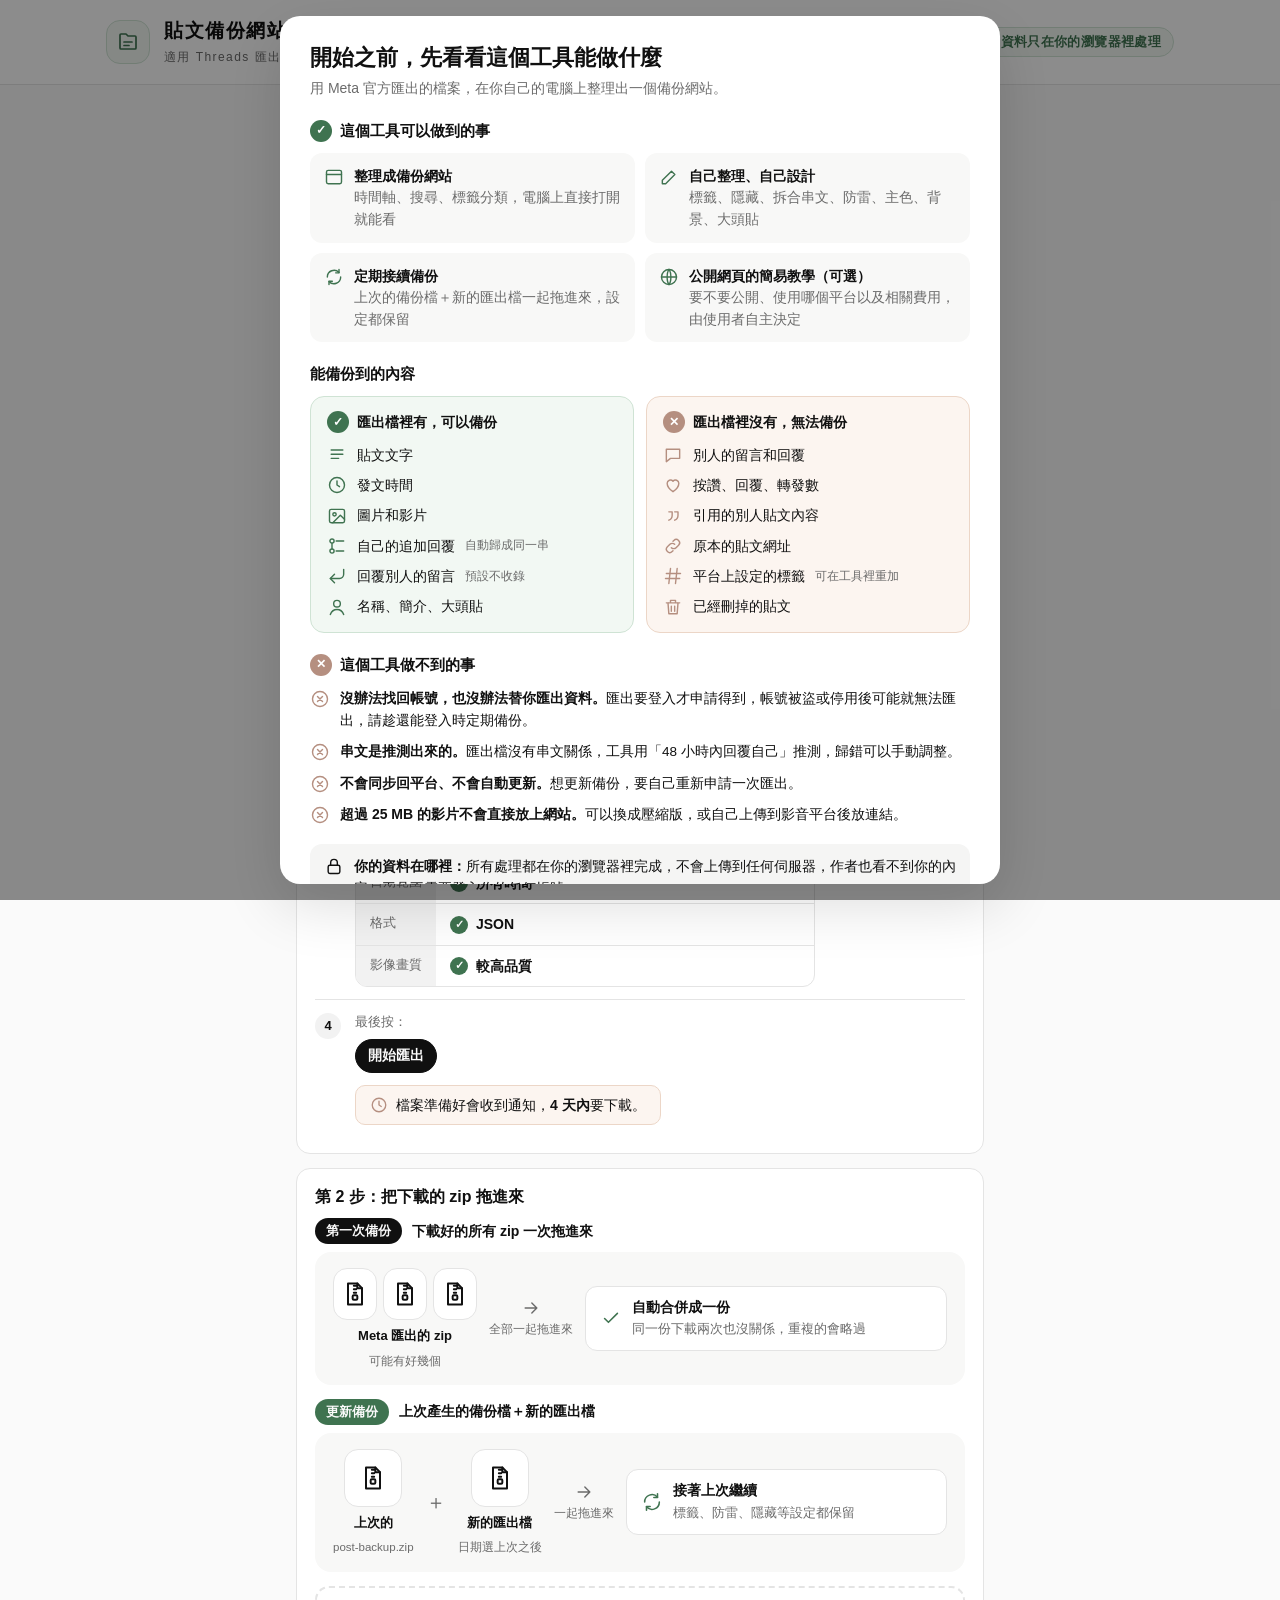
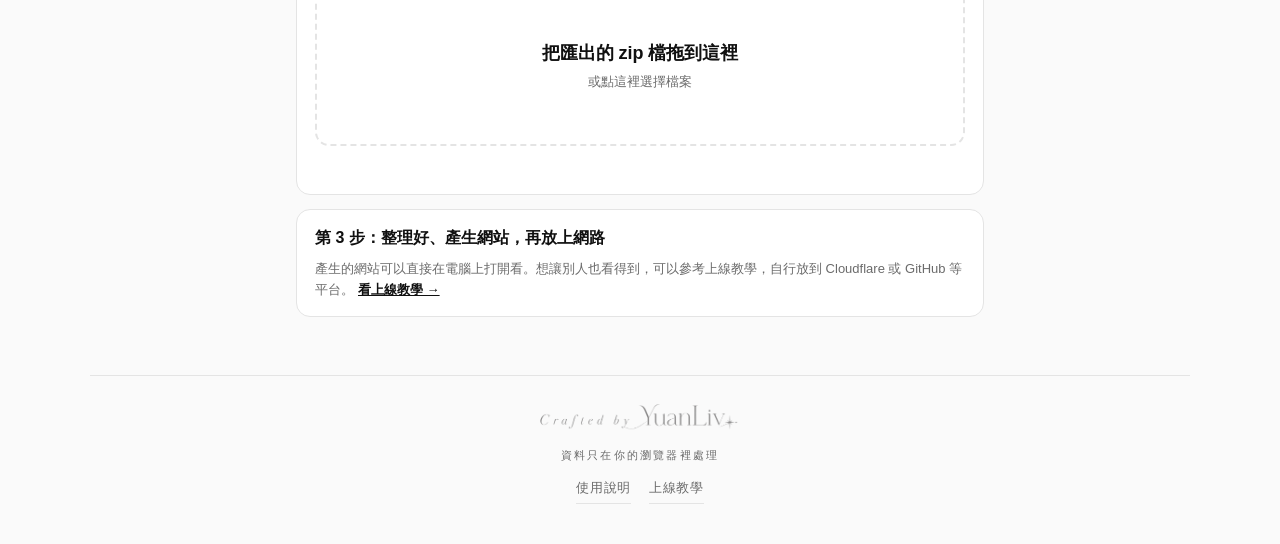
==== index.html @ 92cc77c3 "Add files via upload" ====
<!doctype html>
<html lang="zh-Hant">
<head>
<meta charset="utf-8">
<meta name="viewport" content="width=device-width, initial-scale=1">
<title>貼文備份網站產生器</title>
<meta name="description" content="把 Meta 匯出的貼文資料，在自己的電腦上整理成一個可以瀏覽、搜尋的備份網站。資料不會上傳。適用 Threads 匯出檔。">
<link rel="stylesheet" href="app.css?v=1793769510">
</head>
<body>
<header class="mast">
  <div class="mast-in">
    <span class="mark" aria-hidden="true"><svg viewBox="0 0 24 24" fill="none" stroke="currentColor" stroke-width="1.7" stroke-linecap="round" stroke-linejoin="round"><path d="M4 5a1 1 0 0 1 1-1h5l2 2h7a1 1 0 0 1 1 1v11a1 1 0 0 1-1 1H5a1 1 0 0 1-1-1z"/><path d="M8 12h8M8 15.5h5"/></svg></span>
    <p class="kick">Post Archive</p>
    <span class="tt"><b class="serif">貼文備份網站產生器</b><small>適用 Threads 匯出檔</small></span>
    <span class="rule" aria-hidden="true"><span></span></span>
    <span class="grow"></span>
    <span class="pill"><svg viewBox="0 0 24 24" fill="none" stroke="currentColor" stroke-width="1.8" aria-hidden="true"><rect x="5" y="11" width="14" height="10" rx="2"/><path d="M8 11V8a4 4 0 0 1 8 0v3"/></svg><span class="pl-d">資料只在你的瀏覽器裡處理</span><span class="pl-m">所有資料只在你的瀏覽器裡處理，不會上傳</span></span>
  </div>
</header>

<main id="step-import" class="page">
  <section class="hero">
    <p class="kick">BACKUP YOUR POSTS</p>
    <h1 class="serif">把你的貼文，<br>變成一個<em>屬於自己的</em>備份網站</h1>
    <p>帳號被盜、被停用或誤刪時，你的貼文、圖片和串文都還在。產生的網站可以直接在電腦上打開；想公開的話，工具也提供簡易的上線教學。</p>
  </section>
<div class="flow">
  <div class="fstep"><div class="ic"><span class="no">1</span><svg viewBox="0 0 24 24" fill="none" stroke="currentColor" stroke-width="1.7" stroke-linecap="round" stroke-linejoin="round"><path d="M12 3v12M7 10l5 5 5-5"/><path d="M4 17v2a2 2 0 0 0 2 2h12a2 2 0 0 0 2-2v-2"/></svg></div><b>Meta 匯出</b><small>申請並下載<br>你的資料</small></div>
  <div class="fstep"><div class="ic"><span class="no">2</span><svg viewBox="0 0 24 24" fill="none" stroke="currentColor" stroke-width="1.7" stroke-linecap="round" stroke-linejoin="round"><rect x="4" y="3" width="16" height="18" rx="2"/><path d="M12 8v7M9 12l3 3 3-3"/></svg></div><b>拖進工具</b><small>把 zip 檔<br>拖到這頁</small></div>
  <div class="fstep"><div class="ic"><span class="no">3</span><svg viewBox="0 0 24 24" fill="none" stroke="currentColor" stroke-width="1.7" stroke-linecap="round" stroke-linejoin="round"><path d="M4 20h4L19 9l-4-4L4 16z"/><path d="M13 7l4 4"/></svg></div><b>整理</b><small>標籤・隱藏<br>防雷・外觀</small></div>
  <div class="fstep"><div class="ic"><span class="no">4</span><svg viewBox="0 0 24 24" fill="none" stroke="currentColor" stroke-width="1.7" stroke-linecap="round" stroke-linejoin="round"><rect x="3" y="4" width="18" height="16" rx="2"/><path d="M3 9h18M8 14h8"/></svg></div><b>產生網站</b><small>下載<br>post-backup.zip</small></div>
  <div class="fstep opt"><div class="ic"><span class="no">5</span><svg viewBox="0 0 24 24" fill="none" stroke="currentColor" stroke-width="1.7" stroke-linecap="round" stroke-linejoin="round"><circle cx="12" cy="12" r="9"/><path d="M3 12h18M12 3c3 3.5 3 14.5 0 18M12 3c-3 3.5-3 14.5 0 18"/></svg></div><b>上線（可選）</b><small>想公開再看<br>上線教學</small></div>
</div>


  <section class="card">
  <h2>第 1 步：從 Meta 匯出你的資料</h2>
  <ol class="ex-steps">
    <li><div class="lbl">在手機或電腦上依序點：</div>
      <div class="path"><span class="chip app">Threads 或 Instagram</span><span class="sep">›</span><span class="chip">帳號管理中心</span><span class="sep">›</span><span class="chip">你的資訊和權限</span><span class="sep">›</span><span class="chip">匯出你的資訊</span><span class="sep">›</span><span class="chip">建立匯出檔案</span></div></li>
    <li><div class="lbl">選擇個人檔案和匯出方式：</div>
      <div class="path"><span class="chip">你的 <b>Threads</b> 個人檔案</span><span class="sep">›</span><span class="chip">匯出到裝置</span></div></li>
    <li><div class="lbl">照下面設定（其他維持預設）：</div>
      <div class="setcard">
        <div class="k">自訂資訊</div><div class="v"><span class="tick">✓</span>只勾 Threads <small>其他全部清除，檔案比較小</small></div>
        <div class="k">日期範圍</div><div class="v"><span class="tick">✓</span>所有時間</div>
        <div class="k">格式</div><div class="v"><span class="tick">✓</span>JSON</div>
        <div class="k">影像畫質</div><div class="v"><span class="tick">✓</span>較高品質</div>
      </div></li>
    <li><div class="lbl">最後按：</div>
      <div class="path"><span class="chip go">開始匯出</span></div>
      <div class="deadline"><svg viewBox="0 0 24 24" fill="none" stroke="currentColor" stroke-width="1.8" stroke-linecap="round"><circle cx="12" cy="12" r="9"/><path d="M12 7v5l3 2"/></svg><span>檔案準備好會收到通知，<b>4 天內</b>要下載。</span></div></li>
  </ol>
</section>

  <section class="card">
    <h2>第 2 步：把下載的 zip 拖進來</h2>
    <div class="scen">
  <div class="sh"><span class="stag">第一次備份</span>下載好的所有 zip 一次拖進來</div>
  <div class="merge" style="grid-template-columns:auto auto 1fr">
    <div class="zipb"><div class="multi"><div class="box"><svg class="i"><use href="#i-zip"/></svg></div><div class="box"><svg class="i"><use href="#i-zip"/></svg></div><div class="box"><svg class="i"><use href="#i-zip"/></svg></div></div>Meta 匯出的 zip<small>可能有好幾個</small></div>
    <div class="arr"><svg class="i" viewBox="0 0 24 24"><use href="#i-arrow"/></svg>全部一起拖進來</div>
    <div class="res"><svg class="i"><use href="#i-check"/></svg><span><b>自動合併成一份</b><br><span style="color:var(--muted);font-size:12.5px">同一份下載兩次也沒關係，重複的會略過</span></span></div>
  </div>
</div>
<div class="scen">
  <div class="sh"><span class="stag upd">更新備份</span>上次產生的備份檔＋新的匯出檔</div>
  <div class="merge">
    <div class="zipb"><div class="box"><svg class="i"><use href="#i-zip"/></svg></div>上次的<small>post-backup.zip</small></div>
    <span class="plus">＋</span>
    <div class="zipb"><div class="box"><svg class="i"><use href="#i-zip"/></svg></div>新的匯出檔<small>日期選上次之後</small></div>
    <div class="arr"><svg class="i" viewBox="0 0 24 24"><use href="#i-arrow"/></svg>一起拖進來</div>
    <div class="res"><svg class="i"><use href="#i-loop"/></svg><span><b>接著上次繼續</b><br><span style="color:var(--muted);font-size:12.5px">標籤、防雷、隱藏等設定都保留</span></span></div>
  </div>
</div>
    <label class="drop" id="drop">
      <input type="file" id="file" accept=".zip,application/zip" multiple hidden>
      <span class="drop-big">把匯出的 zip 檔拖到這裡</span>
      <span class="drop-small">或點這裡選擇檔案</span>
    </label>
    <p id="import-status" class="status" role="status"></p>
  </section>
  <section class="card">
    <h2>第 3 步：整理好、產生網站，再放上網路</h2>
    <p class="tip" style="margin:0">產生的網站可以直接在電腦上打開看。想讓別人也看得到，可以參考上線教學，自行放到 Cloudflare 或 GitHub 等平台。<button type="button" class="linkbtn" data-guide>看上線教學 →</button></p>
  </section>
</main>

<main id="step-edit" class="page" hidden>
<div class="flow mini">
  <div class="fstep done"><div class="ic"><svg viewBox="0 0 24 24" fill="none" stroke="currentColor" stroke-width="2.2" stroke-linecap="round" stroke-linejoin="round"><path d="M5 12.5l4.2 4.2L19 7"/></svg></div><b>Meta 匯出</b></div>
  <div class="fstep done"><div class="ic"><svg viewBox="0 0 24 24" fill="none" stroke="currentColor" stroke-width="2.2" stroke-linecap="round" stroke-linejoin="round"><path d="M5 12.5l4.2 4.2L19 7"/></svg></div><b>拖進工具</b></div>
  <div class="fstep cur"><div class="ic"><svg viewBox="0 0 24 24" fill="none" stroke="currentColor" stroke-width="1.8" stroke-linecap="round" stroke-linejoin="round"><path d="M4 20h4L19 9l-4-4L4 16z"/></svg></div><b>整理 <span class="here">← 現在</span></b></div>
  <div class="fstep"><div class="ic"><svg viewBox="0 0 24 24" fill="none" stroke="currentColor" stroke-width="1.8"><rect x="3" y="4" width="18" height="16" rx="2"/></svg></div><b>產生網站</b></div>
  <div class="fstep opt"><div class="ic"><svg viewBox="0 0 24 24" fill="none" stroke="currentColor" stroke-width="1.8"><circle cx="12" cy="12" r="9"/></svg></div><b>上線</b></div>
</div>
  <div class="toolbar">
    <div id="summary" class="summary"></div>
    <span class="tb-r"><button type="button" class="btn" data-guide>上線教學</button><button type="button" id="generate" class="primary">產生網站</button></span>
  </div>
  <div class="layout">
    <aside class="side">
      <section class="card">
        <h2>個人檔案</h2>
        <div class="avatar-row">
          <img id="avatar-preview" class="avatar-lg" alt="">
          <label class="btn">換大頭貼<input type="file" id="avatar-file" accept="image/*" hidden></label>
        </div>
        <label class="field">顯示名稱<input id="f-name" type="text"></label>
        <label class="field">帳號<input id="f-user" type="text"></label>
        <label class="field">簡介<textarea id="f-bio" rows="4"></textarea></label>
      </section>
      <section class="card">
        <h2>外觀</h2>
        <label class="field">主色
          <span class="color-row"><input id="f-accent" type="color" value="#000000"><span id="presets" class="presets"></span></span>
        </label>
        <div class="field">背景圖
          <div class="bg-row"><label class="btn">選擇圖片<input type="file" id="bg-file" accept="image/*" hidden></label><button type="button" class="btn" id="bg-clear">移除</button></div>
          <img id="bg-preview" class="bg-preview" alt="" hidden>
          <div id="bg-opts" class="bg-opts" hidden>
            <label>顯示方式
              <select id="bg-fit">
                <option value="cover">填滿畫面（可能裁切）</option>
                <option value="contain">完整顯示整張圖</option>
                <option value="width">對齊寬度，上下捲動</option>
                <option value="repeat">重複拼貼</option>
              </select></label>
            <label>對齊位置
              <select id="bg-pos">
                <option value="top">靠上</option>
                <option value="center">置中</option>
                <option value="bottom">靠下</option>
              </select></label>
            <label>濃淡 <input id="bg-op" type="range" min="5" max="70" step="1"></label>
          </div>
        </div>
      </section>
      <section class="card">
        <h2>公開設定</h2>
        <label class="check"><input type="checkbox" id="f-noindex" checked> 不讓搜尋引擎收錄（建議）</label>
        <p class="tip">勾選時，網站放上網路後，Google 等搜尋引擎不會把它列進搜尋結果，只有拿到網址的人看得到。想被搜尋到再取消勾選。</p>
      </section>
      <section class="card">
        <h2>收錄範圍</h2>
        <label class="check"><input type="checkbox" id="f-others"> 也收錄「回覆別人」的留言</label>
        <p class="tip">預設只收錄你自己的貼文，以及你在自己貼文下的追加回覆。</p>
      </section>
    </aside>

    <section class="main-col">
      <div class="tabs" role="tablist">
        <button type="button" role="tab" id="tab-edit" aria-selected="true">整理貼文</button>
        <button type="button" role="tab" id="tab-preview" aria-selected="false">預覽網站</button>
      </div>
      <div id="preview-pane" hidden>
        <div class="pv-bar">
          <span class="tip">即時預覽前 40 串貼文。左邊的顏色、背景、大頭貼一改就會更新。</span>
          <span class="seg"><button type="button" data-w="100%" aria-pressed="true">電腦</button><button type="button" data-w="390px" aria-pressed="false">手機</button></span>
        </div>
        <div class="pv-stage"><iframe id="preview" title="網站預覽"></iframe></div>
      </div>
      <div id="edit-pane">
      <div class="filters">
        <input type="search" id="q" placeholder="搜尋貼文">
        <select id="show">
          <option value="all">全部貼文</option>
          <option value="visible">只看要收錄的</option>
          <option value="hidden">只看已隱藏的</option>
          <option value="reply">回覆別人的留言</option>
          <option value="new">只看這次新增的</option>
          <option value="big">超過 25 MB 的影片</option>
        </select>
        <button type="button" class="helpbtn" id="help-thread" aria-expanded="false" aria-controls="help-pop"><span class="q">?</span>串文怎麼分的？</button>
      </div>
      <div class="pop" id="help-pop" hidden>
  <h4>串文是怎麼分的？</h4>
  <p class="sub">匯出檔沒有記錄哪些貼文是同一串，工具用時間來推測：</p>
  <div class="grp"><span class="tag">自動歸成同一串</span>
    <div class="post"><span class="dot"></span>5/24 21:20 主貼文</div>
    <div class="post"><span class="dot"></span>21:58 自己回覆自己 <small style="color:var(--muted)">（38 分鐘後）</small></div>
    <div class="post"><span class="dot"></span>隔天 10:05 自己回覆自己 <small style="color:var(--muted)">（距離上一則 48 小時內）</small></div>
  </div>
  <div class="gaprow">超過 48 小時</div>
  <div class="grp b"><span class="tag">變成新的一串</span>
    <div class="post"><span class="dot"></span>5/28 自己回覆自己</div>
  </div>
  <div class="fix">
    <div><span class="btn small">拆成獨立一串</span><br>不該在同一串的追加回覆，拆出來</div>
    <div><span class="btn small">併入上一串</span><br>被分開但其實是同一串的，接回去</div>
  </div>
</div>

      <p class="tip">點縮圖可以切換「防雷」。</p>
      <div id="list"></div>
      <input type="file" id="rep-file" accept="video/*,.mp4,.mov,.m4v" hidden>
      <div class="pager"><button type="button" id="more" class="btn">顯示更多</button></div>
      </div>
    </section>
  </div>
</main>

<footer class="sig"><img src="logo.png" alt="Crafted by YuanLiv" width="860" height="130"><small>資料只在你的瀏覽器裡處理</small>
  <nav><button type="button" class="sig-intro">使用說明</button><button type="button" data-guide>上線教學</button></nav></footer>

<div id="gen-dialog" class="modal" hidden>
  <div class="modal-box" role="dialog" aria-modal="true" aria-labelledby="gen-title">
    <div class="gen-head">
      <span class="check" aria-hidden="true"><svg viewBox="0 0 24 24"><path d="M5 12.5l4.2 4.2L19 7" fill="none" stroke="currentColor" stroke-width="2.4" stroke-linecap="round" stroke-linejoin="round"/></svg></span>
      <h2 id="gen-title">正在產生網站…</h2>
    </div>
    <div class="bar-track"><div class="bar-fill" id="gen-fill"></div></div>
    <progress id="gen-progress" max="100" value="0" hidden></progress>
    <p id="gen-status" class="status"></p>
    <div id="gen-done" hidden>
      <div class="zipline">
        <div class="zipicon"><svg viewBox="0 0 48 56" aria-hidden="true"><path d="M8 2h22l12 12v38a2 2 0 0 1-2 2H8a2 2 0 0 1-2-2V4a2 2 0 0 1 2-2z" fill="var(--soft)" stroke="var(--ink)" stroke-width="2"/><path d="M30 2v12h12" fill="none" stroke="var(--ink)" stroke-width="2"/><path d="M20 6h4v4h-4zM24 10h4v4h-4zM20 14h4v4h-4zM24 18h4v4h-4zM20 22h4v4h-4z" fill="var(--ink)"/><rect x="19" y="27" width="10" height="9" rx="2" fill="none" stroke="var(--ink)" stroke-width="2"/></svg></div>
        <div class="zipinfo"><b>post-backup.zip</b><span>已下載完成。解壓縮後會得到兩個資料夾：</span></div>
      </div>
      <div class="folders">
        <div class="folder pub">
          <div class="ftop"><span class="ficon"><svg viewBox="0 0 56 44" aria-hidden="true"><path d="M2 6a3 3 0 0 1 3-3h15l5 5h26a3 3 0 0 1 3 3v28a3 3 0 0 1-3 3H5a3 3 0 0 1-3-3z" fill="currentColor"/></svg></span><div class="fname">① 網站<small>（可以用於上傳公開）</small></div></div>
          <span class="dash"></span>
          <p>你的備份網站。打開裡面的<br><b>index.html</b> 就能瀏覽；<br>想放上網路時，上傳這個資料夾。</p>
          <button type="button" class="fstate ok" data-guide><span>可以上傳・看上線教學</span><svg viewBox="0 0 24 24" aria-hidden="true"><path d="M5 12h13M13 6l6 6-6 6" fill="none" stroke="currentColor" stroke-width="1.8" stroke-linecap="round" stroke-linejoin="round"/></svg></button>
        </div>
        <div class="folder priv">
          <div class="ftop"><span class="ficon"><svg viewBox="0 0 56 44" aria-hidden="true"><path d="M2 6a3 3 0 0 1 3-3h15l5 5h26a3 3 0 0 1 3 3v28a3 3 0 0 1-3 3H5a3 3 0 0 1-3-3z" fill="currentColor"/></svg></span><div class="fname">② 存檔<small>（自己留著，下次備份用）</small></div></div>
          <span class="dash"></span>
          <p>給工具用的存檔，裡面有你隱藏的<br>貼文和所有整理設定。</p>
          <div class="fstate no"><span>不要上傳</span><svg viewBox="0 0 24 24" aria-hidden="true"><circle cx="12" cy="12" r="8.5" fill="none" stroke="currentColor" stroke-width="1.8"/><path d="M6 6l12 12" stroke="currentColor" stroke-width="1.8" stroke-linecap="round"/></svg></div>
        </div>
      </div>
      <p class="keep"><svg viewBox="0 0 24 24" aria-hidden="true"><circle cx="12" cy="12" r="9" fill="none" stroke="currentColor" stroke-width="1.8"/><path d="M12 11v6M12 7.5v.5" stroke="currentColor" stroke-width="2" stroke-linecap="round"/></svg><span><b>整個 zip 請留著別刪。</b>下次備份時，把它和新的 Meta 匯出檔一起拖進工具，就會接著上次繼續。</span></p>
      <div class="close-row"><button type="button" class="btn wide" id="gen-close">關閉</button></div>
    </div>
  </div>
</div>

<div id="guide" class="modal" hidden>
  <div class="modal-box guide" role="dialog" aria-modal="true" aria-labelledby="guide-title">
    <div class="g-head">
      <h2 id="guide-title">把網站放上網路</h2>
      <button type="button" class="g-x" id="guide-close" aria-label="關閉">✕</button>
    </div>
    <p class="g-lead">網站就是「① 網站（可以用於上傳公開）」這個資料夾，不需要伺服器，也不用寫程式。下面提供兩種常見的做法，選一種就好；方案與費用以各平台的規定為準。</p>

    <div class="unzip">
      <div class="zipb"><div class="box"><svg class="i"><use href="#i-zip"/></svg></div>post-backup.zip<small class="zipnote">請勿上傳整個 zip 檔</small></div>
      <div class="arr"><svg class="i" viewBox="0 0 24 24"><use href="#i-arrow"/></svg>解壓縮</div>
      <div class="outs">
        <div class="out pub"><svg class="fd" viewBox="0 0 24 24"><use href="#i-dir"/></svg><span class="lab"><b>① 網站</b><small>（可以用於上傳公開）</small></span><span class="st"><svg class="i"><use href="#i-check"/></svg>只上傳這個</span></div>
        <div class="out priv"><svg class="fd" viewBox="0 0 24 24"><use href="#i-dir"/></svg><span class="lab"><b>② 存檔</b><small>（裡面有隱藏的貼文）</small></span><span class="st"><svg class="i"><use href="#i-ban"/></svg>不要上傳</span></div>
      </div>
    </div>

    <div id="g-stats" class="g-stats usage" hidden></div>

    <div class="cmp g-tabs" role="tablist">
      <button type="button" role="tab" aria-selected="true" data-gt="cf" class="pcard"><span class="hd"><b>Cloudflare</b></span>
        <dl><dt>上傳方式</dt><dd>選擇或拖曳資料夾</dd><dt>每次上傳</dt><dd>整個資料夾一次傳完</dd><dt>網站上限</dt><dd>最多 20,000 個檔案（免費方案）</dd><dt>單一檔案</dt><dd>25 MB 以內</dd><dt>網址樣式</dt><dd>名稱.帳號.workers.dev</dd><dt>介面語言</dt><dd>有繁體中文</dd></dl></button>
      <button type="button" role="tab" aria-selected="false" data-gt="gh" class="pcard"><span class="hd"><b>GitHub</b></span>
        <dl><dt>上傳方式</dt><dd>拖曳檔案和資料夾</dd><dt>每次上傳</dt><dd>最多 100 個檔案，超過要分批</dd><dt>網站上限</dt><dd>沒有檔案數限制，總大小 1 GB 以內</dd><dt>單一檔案</dt><dd>25 MB 以內</dd><dt>網址樣式</dt><dd>帳號.github.io/名稱</dd><dt>介面語言</dt><dd>只有英文</dd></dl></button>
    </div>
    <p class="cmp-note">兩者都是第三方服務，方案、限制與費用以各平台公告為準；這裡只整理寫教學當下的規格，順序依字母排列。點選卡片會切換到該平台的步驟。</p>

    <section class="g-pane" data-gp="cf">
      <ol class="g-steps">
        <li><b>註冊並登入 Cloudflare</b><span>到 <a href="https://dash.cloudflare.com/sign-up" target="_blank" rel="noopener">dash.cloudflare.com</a> 註冊帳號，可以直接用 Google 帳號登入。</span></li>
        <li><b>打開 Workers &amp; Pages</b><span>左邊選單「組建」（Build）底下，點「運算」（Compute）展開，再點「Workers &amp; Pages」。</span></li>
        <li><b>建立應用程式</b><span>按右上角的 <span class="ui cf-blue">建立應用程式</span> <span class="en">Create application</span>。在「建立新項目」（Make something new）清單中，選最下面的「Upload your static files」。</span></li>
        <li><b>選擇資料夾</b><span>出現「上傳和部署」（Upload and deploy）頁面。點虛線框裡的 <span class="ui link">資料夾</span> <span class="en">folder</span>，選擇解壓縮後的「<b>① 網站（可以用於上傳公開）</b>」後上傳。也可以直接把資料夾拖進虛線框。</span></li>
        <li><b>取名稱</b><span>檔案清單下方的「Worker 名稱」（Worker name）會先填好一個隨機名稱，可以改成好記的英文小寫，例如 <code>my-backup</code>。右邊顯示「可用」（Available）就代表名稱沒被用過，網址會是 <code>my-backup.你的帳號名.workers.dev</code>。</span></li>
        <li><b>部署</b><span>按右下角的 <span class="ui cf-blue">部署</span> <span class="en">Deploy</span>。這時每個檔案旁會開始轉圈圈（正在上傳），檔案大約 150 MB 時要等 1 分鐘左右，請不要關掉頁面。</span></li>
        <li><b>完成</b><span>上傳完會自動跳到這個網站的頁面。上方的 <code>….workers.dev</code> 連結就是網址，也可以按右上角的 <span class="ui cf-blue">造訪</span> <span class="en">Visit</span> 打開。</span></li>
      </ol>
      <div class="g-box">
        <b>限制</b>：免費方案一個網站最多 <b>20,000 個檔案</b>，每個檔案最大 <b>25 MB</b>。超過 25 MB 的影片，工具會先留在「② 存檔」、不放進網站，所以不會卡住；還是想放的話，看下方「想放超過 25 MB 的影片？」。
        <span id="g-cf-note"></span>
      </div>
      <details class="g-more g-fold">
        <summary>之後要更新網站？</summary>
        <ol>
          <li>用工具產生新的 zip 並解壓縮。</li>
          <li>到「運算」（Compute）→「Workers &amp; Pages」，在清單點你的網站名稱。</li>
          <li>按右上角的 <span class="ui cf-plain">新部署</span> <span class="en">New deployment</span>，進到「上傳靜態檔案以更新 Worker」（Upload static files to update your Worker）。</li>
          <li>點 <span class="ui link">資料夾</span> <span class="en">folder</span> 選擇新的「①」資料夾，再按右下角的 <span class="ui cf-blue">部署</span> <span class="en">Deploy</span>。網址不會變。</li>
        </ol>
      </details>
      <details class="g-more g-fold">
        <summary>想用自己買的網址？</summary>
        <p class="g-p">在網站頁面上方切到「網域」（Domains）分頁，按 <span class="ui cf-blue">＋ 新增網域</span> <span class="en">Add Domain</span>。網址需要先加入同一個 Cloudflare 帳號。</p>
      </details>
      <details class="g-more g-fold g-del">
        <summary>想刪除網頁？</summary>
        <p class="g-p">刪除只會讓網站從網路上消失。你電腦裡的 post-backup.zip 和資料夾都不受影響，之後想重新上線，再上傳一次就好。</p>
        <ol>
          <li>到「運算」（Compute）→「Workers &amp; Pages」，在清單點你的網站名稱。</li>
          <li>上方切到「設定」（Settings）分頁，捲到最下面的「危險區域」（Danger zone）。</li>
          <li>在「刪除 Worker」（Delete Worker）那一列，按 <span class="ui cf-red">🗑 刪除</span> <span class="en">Delete</span>。</li>
          <li>跳出的視窗會請你輸入網站名稱確認，輸入後再按 <span class="ui cf-red">刪除</span> <span class="en">Delete</span>，網址就會立刻失效。</li>
        </ol>
        <p class="g-p g-small">搜尋引擎可能還會暫時留著舊的搜尋結果，通常幾天到幾週內會自己消失。</p>
      </details>
    </section>

    <section class="g-pane" data-gp="gh" hidden>
      <ol class="g-steps">
        <li><b>建立儲存庫</b><span>登入 <a href="https://github.com/" target="_blank" rel="noopener">github.com</a>，按右上角的 <span class="ui gh-gray">＋ ▾</span> → 選「New repository」。「Repository name」填英文名稱，例如 <code>my-backup</code>；「Choose visibility」維持「Public」（免費方案的網站需要公開）。其他不用改，按右下角的 <span class="ui gh-green">Create repository</span>。</span></li>
        <li><b>上傳第一批檔案</b><span>建好後的頁面上，點「Quick setup」那一區的 <span class="ui link">uploading an existing file</span>。打開「①」資料夾，把 <b>index.html、data.js 和 assets 資料夾</b>一起拖進「Drag files here to add them to your repository」框，等檔案清單出現，按下方的 <span class="ui gh-green">Commit changes</span>。</span></li>
        <li><b>上傳 media 資料夾</b><span>回到儲存庫首頁，按 <span class="ui gh-gray">Add file ▾</span> → 選「Upload files」，把 <b>media 資料夾</b>整個拖進去，再按 <span class="ui gh-green">Commit changes</span>。（一次最多只能上傳 100 個檔案，所以要分兩批。）</span></li>
        <li><b>開啟網站</b><span>上方切到「Settings」分頁，左邊選單點「Pages」。在「Build and deployment」：「Source」維持「Deploy from a branch」；「Branch」把 <span class="ui gh-gray">None ▾</span> 改選「main」，旁邊維持「/ (root)」，按 <span class="ui gh-gray">Save</span>。</span></li>
        <li><b>完成</b><span>等一分鐘左右重新整理同一頁，上方會出現「Your site is live at <code>https://你的帳號.github.io/my-backup/</code>」，按 <span class="ui gh-gray">Visit site</span> 就能打開。</span></li>
      </ol>
      <div class="batches">
  <div class="batch"><div class="hd"><span class="bn">1</span><b>第一批</b><span class="w">在「uploading an existing file」頁面</span></div>
    <div class="files">
      <div class="f"><svg class="i ico"><use href="#i-file"/></svg>index.html</div>
      <div class="f"><svg class="i ico"><use href="#i-file"/></svg>data.js</div>
      <div class="f dir"><svg class="ico"><use href="#i-dir"/></svg>assets<small>2 個檔案</small></div>
    </div>
    <p class="how">一起拖進去 → 按 <span class="ui gh-green">Commit changes</span></p></div>
  <div class="arrow"><svg class="i" width="22" height="22" viewBox="0 0 24 24"><path d="M5 12h14M13 6l6 6-6 6"/></svg></div>
  <div class="batch"><div class="hd"><span class="bn">2</span><b>第二批</b><span class="w"><span class="ui gh-gray">Add file ▾</span> → <span class="ui gh-gray">Upload files</span></span></div>
    <div class="files">
      <div class="f dir"><svg class="ico"><use href="#i-dir"/></svg>media<small>所有圖片和影片</small></div>
    </div>
    <p class="how">整個資料夾拖進去 → 按 <span class="ui gh-green">Commit changes</span><br>一次最多 100 個檔案，所以要和第一批分開。</p></div>
</div>

      <div class="g-box">
        <b>要用拖的，不要用選的</b>：「choose your files」只能選檔案、不能選資料夾，assets 和 media 裡的檔案會全部跑到最外層，網站會壞掉。<br>
        <b>限制</b>：一次最多上傳 <b>100 個檔案</b>，每個檔案最大 <b>25 MB</b>，整個網站不能超過 <b>1 GB</b>（超過 25 MB 的影片工具會先排除，見下方「想放超過 25 MB 的影片？」）。
        <span id="g-gh-note"></span>
      </div>
      <details class="g-more g-fold">
        <summary>之後要更新網站？</summary>
        <h3 class="g-h3">只有新增貼文，沒有隱藏任何東西</h3>
        <p class="g-p">一樣用 <span class="ui gh-gray">Add file ▾</span> →「Upload files」，照上面的兩批方式把新的「①」資料夾內容拖進去，按 <span class="ui gh-green">Commit changes</span>。同名檔案會直接覆蓋，網址不會變。</p>
        <h3 class="g-h3">有隱藏貼文，或拿掉了圖片</h3>
        <p class="g-p">GitHub 上傳只會新增或覆蓋檔案，<b>不會刪掉舊檔案</b>，隱藏貼文的圖片會繼續留在網路上；就算刪掉資料夾，GitHub 的歷史紀錄裡還是看得到。建議這樣做：</p>
        <ol>
          <li>照下方「想刪除網頁？」的「整個刪掉」，把儲存庫刪除。</li>
          <li>用<b>同一個名字</b>重新建立儲存庫，照上面的步驟重新上傳並開啟網站。網址不會變。</li>
        </ol>
      </details>
      <details class="g-more g-fold">
        <summary>想用自己買的網址？</summary>
        <p class="g-p">在「Settings」→「Pages」的「Custom domain」欄位填入網址，按旁邊的 <span class="ui gh-gray">Save</span>。</p>
      </details>
      <details class="g-more g-fold g-del">
        <summary>想刪除網頁？</summary>
        <p class="g-p">刪除只會讓網站從網路上消失。你電腦裡的 post-backup.zip 和資料夾都不受影響，之後想重新上線，再上傳一次就好。</p>
        <ul>
          <li><b>只想先下線、保留檔案</b>：「Settings」→「Pages」，把「Branch」從「main」改成「None」，按 <span class="ui gh-gray">Save</span>。（同一頁的「Unpublish site」在你下次上傳檔案後會自動重新上線，所以建議用改成 None 的方式。）</li>
          <li><b>整個刪掉</b>：「Settings」頁捲到最下面的「Danger Zone」，按 <span class="ui gh-red">Delete this repository</span>。跳出的視窗依序按 <span class="ui gh-gray">I want to delete this repository</span> → <span class="ui gh-gray">I have read and understand these effects</span>，輸入畫面上提示的「帳號/儲存庫名稱」，再按 <span class="ui gh-red">Delete this repository</span>。如果跳出「Confirm access」，照畫面驗證身分（例如收驗證信）後就會完成刪除。</li>
        </ul>
        <p class="g-p g-small">搜尋引擎可能還會暫時留著舊的搜尋結果，通常幾天到幾週內會自己消失。</p>
      </details>
    </section>

    <details class="g-more g-bigv" id="g-bigv">
      <summary>想放超過 25 MB 的影片？</summary>
      <p class="g-p">Cloudflare 和 GitHub 都不收超過 25 MB 的單一檔案，所以工具預設不放進網站。想放的話有兩種做法，都在工具的「整理貼文」裡操作（上方篩選選「超過 25 MB 的影片」就能一次找出來）：</p>
      <h3 class="g-h3">做法一：換成壓縮後的影片</h3>
      <ol>
        <li>先把影片壓縮到 25 MB 以下。Mac 可以用內建的 QuickTime Player：打開影片 → 上方選單「<b>檔案</b>」→「<b>輸出為</b>」→「<b>720p⋯</b>」，存成新檔案。還是太大的話改選「<b>480p⋯</b>」。</li>
        <li>回到工具，在那支影片下方按「<b>換成壓縮後的影片</b>」，選剛剛存好的檔案。</li>
        <li>重新按「產生網站」。原本的大檔案仍會留在「② 存檔」，不會遺失。</li>
      </ol>
      <h3 class="g-h3">做法二：自己上傳到影音平台，再放連結</h3>
      <ol>
        <li><b>工具不會幫你上傳影片</b>，這一步要自己做：先把影片上傳到你自己的 YouTube 等影音平台帳號（可以設成只有拿到連結的人才看得到），再複製那支影片的網址。</li>
        <li>回到工具，在那支影片下方按「<b>改放影片連結</b>」，貼上剛剛複製的網址。</li>
        <li>重新按「產生網站」。網站上那支影片的位置會變成「▶ 觀看影片」的連結。</li>
      </ol>
    </details>
    <div class="g-note">
      <b>公開之前想一下</b>
      <ul>
        <li>網站上線後，<b>知道網址的人都看得到</b>，也可能被搜尋引擎找到。</li>
        <li>不想公開的貼文，回工具按「隱藏」再重新產生；隱藏的貼文和它的圖片都不會出現在「①」裡。</li>
        <li>只想自己留存的話，不用上傳也可以：直接打開「①」裡的 <b>index.html</b> 就能瀏覽。</li>
      </ul>
    </div>
    <div class="close-row"><button type="button" class="btn wide" id="guide-done">我知道了</button></div>
  </div>
</div>

<svg width="0" height="0" style="position:absolute">
 <symbol id="i-text" viewBox="0 0 24 24"><path d="M5 6h14M5 11h14M5 16h9"/></symbol>
 <symbol id="i-clock" viewBox="0 0 24 24"><circle cx="12" cy="12" r="9"/><path d="M12 7v5l3 2"/></symbol>
 <symbol id="i-img" viewBox="0 0 24 24"><rect x="3" y="4" width="18" height="16" rx="2"/><circle cx="9" cy="10" r="2"/><path d="M21 16l-5-5-9 9"/></symbol>
 <symbol id="i-thread" viewBox="0 0 24 24"><circle cx="6" cy="6" r="2.5"/><circle cx="6" cy="18" r="2.5"/><path d="M6 8.5v7M11 6h9M11 18h9"/></symbol>
 <symbol id="i-reply" viewBox="0 0 24 24"><path d="M9 10L4 15l5 5"/><path d="M4 15h11a5 5 0 0 0 5-5V4"/></symbol>
 <symbol id="i-user" viewBox="0 0 24 24"><circle cx="12" cy="8" r="4"/><path d="M4 21c1.5-4 4.5-6 8-6s6.5 2 8 6"/></symbol>
 <symbol id="i-chat" viewBox="0 0 24 24"><path d="M4 5h16v11H9l-5 4z"/></symbol>
 <symbol id="i-heart" viewBox="0 0 24 24"><path d="M12 20s-7-4.4-7-10a4 4 0 0 1 7-2.6A4 4 0 0 1 19 10c0 5.6-7 10-7 10z"/></symbol>
 <symbol id="i-quote" viewBox="0 0 24 24"><path d="M7 7h4v4c0 3-1.5 5-4 6M14 7h4v4c0 3-1.5 5-4 6"/></symbol>
 <symbol id="i-link" viewBox="0 0 24 24"><path d="M10 14a4 4 0 0 0 5.7 0l3-3a4 4 0 0 0-5.7-5.7l-1 1"/><path d="M14 10a4 4 0 0 0-5.7 0l-3 3a4 4 0 0 0 5.7 5.7l1-1"/></symbol>
 <symbol id="i-hash" viewBox="0 0 24 24"><path d="M9 3L7 21M17 3l-2 18M4 9h17M3 15h17"/></symbol>
 <symbol id="i-trash" viewBox="0 0 24 24"><path d="M4 7h16M10 11v6M14 11v6M6 7l1 13h10l1-13M9 7V4h6v3"/></symbol>
 <symbol id="i-site" viewBox="0 0 24 24"><rect x="3" y="4" width="18" height="16" rx="2"/><path d="M3 9h18"/></symbol>
 <symbol id="i-brush" viewBox="0 0 24 24"><path d="M4 20h4L19 9l-4-4L4 16z"/></symbol>
 <symbol id="i-loop" viewBox="0 0 24 24"><path d="M4 12a8 8 0 0 1 14-5.3M20 12a8 8 0 0 1-14 5.3"/><path d="M18 3v4h-4M6 21v-4h4"/></symbol>
 <symbol id="i-globe" viewBox="0 0 24 24"><circle cx="12" cy="12" r="9"/><path d="M3 12h18M12 3c3 3.5 3 14.5 0 18M12 3c-3 3.5-3 14.5 0 18"/></symbol>
 <symbol id="i-x" viewBox="0 0 24 24"><circle cx="12" cy="12" r="9"/><path d="M9 9l6 6M15 9l-6 6"/></symbol>
 <symbol id="i-lock" viewBox="0 0 24 24"><rect x="5" y="11" width="14" height="10" rx="2"/><path d="M8 11V8a4 4 0 0 1 8 0v3"/></symbol>
 <symbol id="i-file" viewBox="0 0 24 24"><path d="M6 3h8l4 4v14H6z"/><path d="M14 3v4h4"/></symbol>
 <symbol id="i-dir" viewBox="0 0 24 24"><path d="M3 6a1 1 0 0 1 1-1h5l2 2h9a1 1 0 0 1 1 1v10a1 1 0 0 1-1 1H4a1 1 0 0 1-1-1z" fill="currentColor" stroke="none"/></symbol>
 <symbol id="i-cal" viewBox="0 0 24 24"><rect x="3" y="5" width="18" height="16" rx="2"/><path d="M3 10h18M8 3v4M16 3v4"/></symbol>
<symbol id="i-zip" viewBox="0 0 24 24"><path d="M6 3h8l4 4v14H6z"/><path d="M14 3v4h4M11 5h2M11 8h2M11 11h2"/><rect x="10" y="13" width="4" height="4" rx="1"/></symbol>
 <symbol id="i-arrow" viewBox="0 0 24 24"><path d="M5 12h14M13 6l6 6-6 6"/></symbol>
 <symbol id="i-check" viewBox="0 0 24 24"><path d="M5 12.5l4.2 4.2L19 7"/></symbol>
 <symbol id="i-ban" viewBox="0 0 24 24"><circle cx="12" cy="12" r="8.5"/><path d="M6 6l12 12"/></symbol>
</svg>
<div id="intro-modal" class="modal" hidden>
<div class="intro" role="dialog" aria-modal="true" aria-labelledby="intro-title">
  <h2 id="intro-title">開始之前，先看看這個工具能做什麼</h2>
  <p class="lead">用 Meta 官方匯出的檔案，在你自己的電腦上整理出一個備份網站。</p>

  <h3><span class="badge-ok">✓</span>這個工具可以做到的事</h3>
  <div class="cando">
    <div><svg class="i ico"><use href="#i-site"/></svg><p style="margin:0"><b>整理成備份網站</b><span>時間軸、搜尋、標籤分類，電腦上直接打開就能看</span></p></div>
    <div><svg class="i ico"><use href="#i-brush"/></svg><p style="margin:0"><b>自己整理、自己設計</b><span>標籤、隱藏、拆合串文、防雷、主色、背景、大頭貼</span></p></div>
    <div><svg class="i ico"><use href="#i-loop"/></svg><p style="margin:0"><b>定期接續備份</b><span>上次的備份檔＋新的匯出檔一起拖進來，設定都保留</span></p></div>
    <div><svg class="i ico"><use href="#i-globe"/></svg><p style="margin:0"><b>公開網頁的簡易教學（可選）</b><span>要不要公開、使用哪個平台以及相關費用，由使用者自主決定</span></p></div>
  </div>

  <h3>能備份到的內容</h3>
  <div class="twocol">
    <div class="col ok"><h4><span class="badge-ok">✓</span>匯出檔裡有，可以備份</h4>
      <ul>
        <li><svg class="i ico"><use href="#i-text"/></svg>貼文文字</li>
        <li><svg class="i ico"><use href="#i-clock"/></svg>發文時間</li>
        <li><svg class="i ico"><use href="#i-img"/></svg>圖片和影片</li>
        <li><svg class="i ico"><use href="#i-thread"/></svg>自己的追加回覆 <small>自動歸成同一串</small></li>
        <li><svg class="i ico"><use href="#i-reply"/></svg>回覆別人的留言 <small>預設不收錄</small></li>
        <li><svg class="i ico"><use href="#i-user"/></svg>名稱、簡介、大頭貼</li>
      </ul></div>
    <div class="col no"><h4><span class="badge-no">✕</span>匯出檔裡沒有，無法備份</h4>
      <ul>
        <li><svg class="i ico"><use href="#i-chat"/></svg>別人的留言和回覆</li>
        <li><svg class="i ico"><use href="#i-heart"/></svg>按讚、回覆、轉發數</li>
        <li><svg class="i ico"><use href="#i-quote"/></svg>引用的別人貼文內容</li>
        <li><svg class="i ico"><use href="#i-link"/></svg>原本的貼文網址</li>
        <li><svg class="i ico"><use href="#i-hash"/></svg>平台上設定的標籤 <small>可在工具裡重加</small></li>
        <li><svg class="i ico"><use href="#i-trash"/></svg>已經刪掉的貼文</li>
      </ul></div>
  </div>

  <h3><span class="badge-no">✕</span>這個工具做不到的事</h3>
  <ul class="cant">
    <li><svg class="i ico"><use href="#i-x"/></svg><span><b>沒辦法找回帳號，也沒辦法替你匯出資料。</b>匯出要登入才申請得到，帳號被盜或停用後可能就無法匯出，請趁還能登入時定期備份。</span></li>
    <li><svg class="i ico"><use href="#i-x"/></svg><span><b>串文是推測出來的。</b>匯出檔沒有串文關係，工具用「48 小時內回覆自己」推測，歸錯可以手動調整。</span></li>
    <li><svg class="i ico"><use href="#i-x"/></svg><span><b>不會同步回平台、不會自動更新。</b>想更新備份，要自己重新申請一次匯出。</span></li>
    <li><svg class="i ico"><use href="#i-x"/></svg><span><b>超過 25 MB 的影片不會直接放上網站。</b>可以換成壓縮版，或自己上傳到影音平台後放連結。</span></li>
  </ul>

  <div class="lock"><svg class="i ico"><use href="#i-lock"/></svg><span><b>你的資料在哪裡：</b>所有處理都在你的瀏覽器裡完成，不會上傳到任何伺服器，作者也看不到你的內容。工具不需要登入你的任何帳號。</span></div>

  <div class="terms">
    <p><b>作者不負保管責任</b>　這個工具照現況提供，不保證能完整備份所有內容。因裝置、瀏覽器、操作或匯出格式改變造成的資料遺失或錯誤，作者無法負責，也沒有辦法幫你找回。</p>
    <p><b>內容與公開由你負責</b>　請確認你有權使用網站裡的文字、圖片和影片；公開前也請想一下貼文中出現的其他人是否同意。平台規範與費用以各平台規定為準。</p>
    <p><b>與 Meta 無關</b>　這是基於 Meta 服務提供的匯出功能而製作的工具，與 Meta、Threads、Instagram 沒有任何關聯，也不代表平台立場。如果 Meta 的匯出格式或相關政策改變，這個工具可能會調整功能、暫停或停止提供，恕不另行通知。</p>
  </div>
  <div class="close-row"><button type="button" class="primary" id="intro-ok">我知道了，開始備份</button></div>
</div>
</div>

<script src="lib/zip.js?v=1793769510"></script>
<script src="lib/importer.js?v=1793769510"></script>
<script src="lib/templates.js?v=1793769510"></script>
<script src="app.js?v=1793769510"></script>
</body>
</html>
---- app.css ----
:root{
  --ink:#101010; --muted:#6b6b6b; --line:#e4e4e4; --paper:#fafafa; --card:#fff; --soft:#f2f2f2;
  --accent:#101010; --ok:#2f7d4f; --warn:#b4532a;
  --font:-apple-system,BlinkMacSystemFont,"PingFang TC","Noto Sans TC","Microsoft JhengHei",sans-serif;
}
@media (prefers-color-scheme:dark){:root:not([data-theme="light"]){
  --ink:#f2f2f2; --muted:#a0a0a0; --line:#2b2b2b; --paper:#0e0e0e; --card:#171717; --soft:#222; --accent:#f2f2f2;}}
*{box-sizing:border-box}
body{margin:0;background:var(--paper);color:var(--ink);font:15px/1.6 var(--font)}
h1,h2{line-height:1.3}
.bar{position:sticky;top:0;z-index:10;background:var(--card);border-bottom:1px solid var(--line)}
.bar-in{max-width:1100px;margin:0 auto;padding:12px 16px;display:flex;gap:12px;align-items:baseline;flex-wrap:wrap}
.bar-note{color:var(--muted);font-size:13px}
.page{max-width:1100px;margin:0 auto;padding:16px}
#step-import{max-width:720px}
.hero h1{font-size:28px;margin:24px 0 8px}
.hero p{color:var(--muted);margin:0 0 20px}
.card{background:var(--card);border:1px solid var(--line);border-radius:14px;padding:18px 18px 16px;margin-bottom:14px}
.card h2{font-size:16px;margin:0 0 10px}
.howto{margin:0;padding-left:20px}
.howto li{margin:4px 0}
.drop{display:flex;flex-direction:column;align-items:center;justify-content:center;gap:4px;min-height:160px;border:2px dashed var(--line);border-radius:14px;cursor:pointer;text-align:center;padding:16px}
.drop.over{border-color:var(--ink);background:var(--soft)}
.drop-big{font-size:18px;font-weight:600}
.drop-small{color:var(--muted);font-size:13px}
.status{color:var(--muted);font-size:14px;min-height:1.6em;margin:10px 0 0}
.status.err{color:var(--warn)}

.toolbar{position:sticky;top:49px;z-index:9;display:flex;justify-content:space-between;align-items:center;gap:12px;background:var(--paper);padding:10px 0;border-bottom:1px solid var(--line);margin-bottom:14px}
.summary{color:var(--muted);font-size:14px}
.primary{font:inherit;font-weight:600;padding:9px 20px;border-radius:999px;border:0;background:var(--ink);color:var(--paper);cursor:pointer}
.btn{font:inherit;font-size:14px;display:inline-block;padding:6px 14px;border-radius:999px;border:1px solid var(--line);background:var(--card);color:var(--ink);cursor:pointer}
.btn:hover{border-color:var(--ink)}
.btn.small{font-size:12px;padding:3px 10px}
.layout{display:grid;grid-template-columns:300px 1fr;gap:18px;align-items:start}
@media (max-width:860px){.layout{grid-template-columns:1fr}}
.side{position:sticky;top:110px}
@media (max-width:860px){.side{position:static}}
.field{display:block;font-size:13px;color:var(--muted);margin:10px 0 0}
.field input[type=text],.field textarea{display:block;width:100%;margin-top:4px;font:inherit;font-size:14px;color:var(--ink);background:var(--card);border:1px solid var(--line);border-radius:10px;padding:7px 10px}
.avatar-row{display:flex;align-items:center;gap:14px}
.avatar-lg{width:64px;height:64px;border-radius:50%;object-fit:cover;background:var(--soft)}
.color-row{display:flex;align-items:center;gap:8px;margin-top:4px}
.color-row input{width:40px;height:32px;border:0;padding:0;background:none}
.presets{display:flex;gap:6px;flex-wrap:wrap}
.presets button{width:22px;height:22px;border-radius:50%;border:2px solid var(--card);outline:1px solid var(--line);cursor:pointer}
.bg-row{display:flex;gap:8px;margin-top:4px}
.bg-preview{display:block;width:100%;max-height:160px;object-fit:contain;background:var(--soft);border-radius:10px;margin-top:8px}
.check{display:flex;gap:8px;align-items:center;font-size:14px}
.tip{color:var(--muted);font-size:13px;margin:8px 0}

.filters{display:flex;gap:8px}
.filters input,.filters select{font:inherit;font-size:14px;padding:7px 12px;border-radius:999px;border:1px solid var(--line);background:var(--card);color:var(--ink)}
.filters input{flex:1}
.th{background:var(--card);border:1px solid var(--line);border-radius:14px;padding:12px 14px;margin:10px 0}
.th.hidden{opacity:.5}
.th-head{display:flex;align-items:center;gap:8px;flex-wrap:wrap;font-size:13px;color:var(--muted)}
.th-head .grow{flex:1}
.th-head input{font:inherit;font-size:13px;padding:3px 10px;border-radius:999px;border:1px solid var(--line);background:var(--card);color:var(--ink);width:150px}
.badge{font-size:11px;padding:1px 8px;border-radius:999px;background:var(--soft);color:var(--muted)}
.it{border-left:2px solid var(--line);padding:4px 0 4px 12px;margin-top:8px}
.it-head{display:flex;gap:8px;align-items:center;font-size:12px;color:var(--muted)}
.it-text{white-space:pre-wrap;word-break:break-word;margin:2px 0 0;font-size:14px;max-height:9.6em;overflow:hidden}
.it-text.open{max-height:none}
.expand{font-size:12px;color:var(--muted);background:none;border:0;padding:0;cursor:pointer;text-decoration:underline}
.thumbs{display:flex;gap:6px;flex-wrap:wrap;margin-top:6px}
.thumb{position:relative;width:72px;height:72px;border-radius:8px;overflow:hidden;background:var(--soft);border:0;padding:0;cursor:pointer}
.thumb img,.thumb video{width:100%;height:100%;object-fit:cover;display:block}
.thumb.sp img,.thumb.sp video{filter:blur(8px) brightness(.9)}
.thumb .lbl{position:absolute;left:4px;bottom:4px;font-size:10px;padding:0 6px;border-radius:999px;background:rgba(0,0,0,.6);color:#fff}
.pager{display:flex;justify-content:center;padding:14px 0 40px}

.modal{position:fixed;inset:0;z-index:30;background:rgba(0,0,0,.45);display:grid;place-items:center;padding:16px}
.modal[hidden]{display:none}
.modal-box{background:var(--card);border-radius:16px;padding:22px;width:min(480px,100%)}
.modal-box progress{width:100%}

.tabs{display:flex;gap:4px;border-bottom:1px solid var(--line);margin-bottom:12px}
.tabs button{font:inherit;font-size:14px;font-weight:600;padding:8px 14px;border:0;background:none;color:var(--muted);border-bottom:2px solid transparent;cursor:pointer;margin-bottom:-1px}
.tabs button[aria-selected="true"]{color:var(--ink);border-bottom-color:var(--ink)}
.pv-bar{display:flex;justify-content:space-between;align-items:center;gap:10px;flex-wrap:wrap;margin-bottom:8px}
.pv-bar .tip{margin:0}
.seg{display:inline-flex;border:1px solid var(--line);border-radius:999px;overflow:hidden}
.seg button{font:inherit;font-size:13px;padding:5px 14px;border:0;background:var(--card);color:var(--muted);cursor:pointer}
.seg button[aria-pressed="true"]{background:var(--ink);color:var(--paper)}
.pv-stage{background:var(--soft);border:1px solid var(--line);border-radius:14px;padding:12px;display:flex;justify-content:center}
#preview{width:100%;height:calc(100vh - 230px);min-height:480px;border:0;border-radius:10px;background:#fff;transition:width .2s}
.bg-opts{display:grid;gap:8px;margin-top:10px}
.bg-opts label{display:grid;gap:3px;font-size:13px;color:var(--muted)}
.bg-opts select{font:inherit;font-size:13px;padding:5px 8px;border-radius:8px;border:1px solid var(--line);background:var(--card);color:var(--ink)}
.bg-opts input[type=range]{width:100%}
[hidden]{display:none!important}
.badge.new{background:var(--ink);color:var(--paper)}
.summary .sub{font-size:12px}

/* 完成畫面：兩個資料夾 */
:root{--pub:#3f7350;--pub-bg:#f2f8f3;--pub-line:#cfe3d4;--priv:#b58f80;--priv-bg:#fcf5f0;--priv-line:#ecd6c7;--note-bg:#f5f5f4;--fold-bg:#f8f8f7}
@media (prefers-color-scheme:dark){:root:not([data-theme="light"]){--pub:#7fbf93;--pub-bg:#16231a;--pub-line:#2c4733;--priv:#d9a07f;--priv-bg:#2a1d16;--priv-line:#4d3526;--note-bg:#1f1f1f;--fold-bg:#1c1c1c}}
:root[data-theme="dark"]{--pub:#7fbf93;--pub-bg:#16231a;--pub-line:#2c4733;--priv:#d9a07f;--priv-bg:#2a1d16;--priv-line:#4d3526;--note-bg:#1f1f1f;--fold-bg:#1c1c1c}
.modal-box{width:min(760px,100%);max-height:calc(100dvh - 32px);overflow:auto;padding:28px 30px 24px;border-radius:20px;box-shadow:0 20px 60px rgba(0,0,0,.18)}
.gen-head{display:flex;align-items:center;gap:14px}
.gen-head h2{margin:0;font-size:22px}
.check{display:none;width:44px;height:44px;border-radius:50%;background:var(--pub-bg);color:var(--pub);place-items:center;flex:0 0 auto}
.check svg{width:24px;height:24px}
.modal.done .check{display:grid}
.bar-track{height:6px;border-radius:999px;background:var(--soft);margin:18px 0 10px;overflow:hidden}
.bar-fill{height:100%;width:0;border-radius:inherit;background:#1677ff;transition:width .3s}
.modal.done .bar-fill{background:#1677ff}
.zipline{display:flex;align-items:center;gap:16px;margin:14px 0 16px}
.zipicon{width:56px;height:56px;border-radius:14px;background:var(--soft);display:grid;place-items:center;flex:0 0 auto;padding-right:0}
.zipicon svg{width:26px;height:32px}
.zipinfo{display:flex;flex-direction:column;gap:2px;padding-left:16px;border-left:1px solid var(--line);min-width:0}
.zipinfo b{font-size:16px}
.zipinfo span{color:var(--muted);font-size:14px}
.folders{display:grid;grid-template-columns:1fr 1fr;gap:18px}
@media (max-width:600px){.folders{grid-template-columns:1fr}}
.folder{background:var(--fold-bg);border-radius:14px;padding:30px 26px 26px;display:flex;flex-direction:column;gap:22px;min-width:0}
.folder.pub{--c:var(--pub)}.folder.priv{--c:var(--priv)}
.ftop{display:flex;align-items:center;gap:20px}
.ficon{color:var(--c);opacity:.72;flex:0 0 auto}
.ficon svg{width:62px;height:50px;display:block}
.fname{font-weight:700;font-size:22px;color:var(--ink);line-height:1.3;letter-spacing:.02em}
.fname small{display:block;font-weight:400;color:var(--muted);font-size:13px;margin-top:6px;letter-spacing:.04em}
.dash{width:36px;height:2px;background:var(--c);opacity:.65;margin-top:2px}
.folder p{margin:0;font-size:14.5px;color:var(--ink);line-height:1.9;letter-spacing:.03em;flex:1}
.fstate{display:flex;align-items:center;justify-content:space-between;padding:12px 18px;border-radius:8px;font-size:15px;font-weight:600;letter-spacing:.04em}
.fstate svg{width:20px;height:20px}
.fstate.ok{background:var(--c);color:#fff;border:0;font-family:inherit;cursor:pointer;width:100%;text-align:left}
.fstate.ok:hover{filter:brightness(1.08)}
.fstate.no{color:var(--priv);padding-left:2px;padding-right:2px;font-weight:600;border-top:1px solid color-mix(in srgb,var(--priv) 25%,transparent);border-radius:0}
.keep{display:flex;gap:10px;align-items:flex-start;font-size:13px;color:var(--muted);background:var(--note-bg);border-radius:12px;padding:12px 14px;margin:16px 0 18px}
.keep svg{width:20px;height:20px;flex:0 0 auto;color:var(--ink);margin-top:1px}
.keep b{color:var(--ink)}
.close-row{display:flex;justify-content:center}
.btn.wide{min-width:180px;padding:9px 20px;font-size:15px}

/* 上線教學 */
.tb-r{display:flex;gap:8px;align-items:center}
.linkbtn{font:inherit;font-size:inherit;background:none;border:0;padding:0 0 0 4px;color:var(--ink);font-weight:600;text-decoration:underline;cursor:pointer}
.guide{width:min(720px,100%)}
.g-head{display:flex;align-items:center;justify-content:space-between;gap:12px}
.g-head h2{margin:0;font-size:22px}
.g-x{font:inherit;font-size:18px;width:36px;height:36px;border-radius:50%;border:0;background:var(--soft);color:var(--ink);cursor:pointer}
.g-lead{color:var(--muted);font-size:14px;margin:10px 0 14px}
.g-warn{display:flex;gap:10px;align-items:flex-start;background:var(--priv-bg);border:1px solid var(--priv-line);border-radius:12px;padding:12px 14px;font-size:14px}
.g-warn svg{width:20px;height:20px;flex:0 0 auto;color:var(--priv);margin-top:2px}
.g-stats{margin-top:10px;background:var(--note-bg);border-radius:12px;padding:12px 14px;font-size:14px}
.g-stats ul{margin:6px 0 0;padding-left:18px;color:var(--muted);font-size:13px}
.g-tabs{display:grid;grid-template-columns:1fr 1fr;gap:10px;margin:18px 0 6px}
.g-tabs button{font:inherit;text-align:left;padding:12px 14px;border-radius:12px;border:1px solid var(--line);background:var(--card);color:var(--ink);cursor:pointer;display:flex;flex-direction:column;gap:2px}
.g-tabs button small{color:var(--muted);font-size:12px}
.g-tabs button[aria-selected="true"]{border-color:var(--pub);background:var(--pub-bg);box-shadow:inset 0 0 0 1px var(--pub)}
.g-steps{list-style:none;counter-reset:s;margin:14px 0 0;padding:0}
.g-steps li{counter-increment:s;position:relative;padding:0 0 18px 44px;display:flex;flex-direction:column;gap:2px}
.g-steps li::before{content:counter(s);position:absolute;left:0;top:-1px;width:28px;height:28px;border-radius:50%;background:var(--pub);color:#fff;display:grid;place-items:center;font-size:14px;font-weight:700}
.g-steps li:not(:last-child)::after{content:"";position:absolute;left:13.5px;top:32px;bottom:4px;width:1px;background:var(--pub-line)}
.g-steps b{font-size:15px}
.g-steps span{font-size:14px;color:var(--ink);line-height:1.75}
.guide code{font-size:13px;background:var(--soft);padding:1px 6px;border-radius:5px}
.guide pre{font-size:13px;background:var(--soft);padding:8px 12px;border-radius:8px;overflow:auto;margin:6px 0}
.guide a{color:var(--pub)}
.g-box{font-size:14px;background:var(--fold-bg);border-radius:10px;padding:10px 14px}
.g-box .bad{display:block;color:var(--warn);margin-top:4px}
.g-box .good{display:block;color:var(--ok);margin-top:4px}
.g-more{margin:10px 0 0;font-size:14px}
.g-more summary{cursor:pointer;font-weight:600;padding:6px 0}
.g-more ol{margin:4px 0 0;padding-left:20px;line-height:1.8}
.g-h3{font-size:15px;margin:18px 0 4px}
.g-p{font-size:14px;margin:0;line-height:1.8}
.g-note{margin:18px 0;background:var(--note-bg);border-radius:12px;padding:12px 16px;font-size:14px}
.g-note ul{margin:6px 0 0;padding-left:18px;line-height:1.8}
@media (max-width:600px){.g-tabs{grid-template-columns:1fr}.modal-box{padding:22px 18px}}
.g-del{margin:0 0 18px;border-top:1px solid var(--line);padding-top:8px}
.g-del summary{color:var(--muted);font-weight:500}
.g-del ol{margin:0 0 4px}
.g-del .g-h3{margin-top:12px}
.g-tip{font-size:13px;color:var(--muted);margin:14px 0 0}
.g-mini{margin:4px 0 0;padding-left:20px;font-size:14px;line-height:1.8}
.thumb .lbl.big{top:4px;bottom:auto;background:#b4532a}
.thumb .lbl.rep{top:4px;bottom:auto;background:var(--pub)}
.bigbox{margin-top:8px;font-size:13px;line-height:1.7;background:var(--priv-bg);border:1px solid var(--priv-line);border-radius:10px;padding:8px 12px}
.bigbox.ok{background:var(--pub-bg);border-color:var(--pub-line)}
.bigbox a{word-break:break-all;color:inherit}
.bigacts{display:flex;flex-wrap:wrap;gap:6px;margin-top:6px}
.bigbox.ok .btn{margin-left:8px}
.g-bigv{margin:16px 0 0;border-top:1px solid var(--line);padding-top:8px}
.g-bigv ol{margin:0 0 4px}
.bighint{color:var(--muted)}
.g-small{color:var(--muted);font-size:13px;margin-top:6px}
.g-pane .g-del{margin:14px 0 0}
.g-del ul{margin:0 0 4px;padding-left:20px;line-height:1.8}
.brandbox{display:flex;flex-direction:column;line-height:1.3}
.brandbox small{color:var(--muted);font-size:12px;font-weight:400}

/* ---- 圖像化（流程、匯出步驟、說明彈窗、用量條、分批上傳、摘要、串文說明） ---- */

/* ---- 1. 流程圖 ---- */
.flow{display:flex;align-items:stretch;gap:0;margin:22px 0 26px;counter-reset:f}
.fstep{flex:1;display:flex;flex-direction:column;align-items:center;text-align:center;gap:8px;position:relative;min-width:0}
.fstep .ic{width:56px;height:56px;border-radius:16px;background:var(--card);border:1px solid var(--line);display:grid;place-items:center;color:var(--ink);position:relative}
.fstep .ic svg{width:26px;height:26px}
.fstep .no{position:absolute;top:-7px;left:-7px;width:22px;height:22px;border-radius:50%;background:var(--ink);color:var(--paper);font-size:12px;font-weight:700;display:grid;place-items:center}
.fstep b{font-size:14px}
.fstep small{font-size:12px;color:var(--muted);line-height:1.4}
.fstep:not(:last-child)::after{content:"";position:absolute;top:28px;left:calc(50% + 36px);right:calc(-50% + 36px);border-top:2px solid var(--line)}
.fstep.opt .ic{border-style:dashed;background:transparent;color:var(--muted)}
.fstep.opt .no{background:var(--muted)}
.fstep.opt b{color:var(--muted);font-weight:600}
.fstep.cur .ic{border-color:var(--pub);box-shadow:0 0 0 3px var(--pub-bg);color:var(--pub)}
.fstep.cur .no{background:var(--pub)}
.flow.mini{margin:0 0 14px;padding:10px 14px;background:var(--card);border:1px solid var(--line);border-radius:14px}
.flow.mini .ic{width:30px;height:30px;border-radius:9px}.flow.mini .ic svg{width:16px;height:16px}
.flow.mini .no{display:none}.flow.mini small{display:none}.flow.mini b{font-size:12px}
.flow.mini .fstep{flex-direction:row;gap:8px;justify-content:center}
.flow.mini .fstep:not(:last-child)::after{top:50%;left:auto;right:-6px;width:12px;border-top-width:1.5px}
.flow.mini .fstep.done .ic{background:var(--pub-bg);border-color:var(--pub-line);color:var(--pub)}
.here{font-size:11px;color:var(--pub);font-weight:700}
@media (max-width:640px){.flow.mini{flex-wrap:nowrap;padding:10px}.flow.mini .fstep{flex:1}.flow.mini .fstep b{display:none}.flow.mini .fstep.cur b{display:inline;white-space:nowrap}.flow.mini .fstep:not(:last-child)::after{display:block}.flow{flex-wrap:wrap;row-gap:18px}.fstep{flex:0 0 33.3%}.fstep:not(:last-child)::after{display:none}}

/* ---- 2. Meta 匯出 ---- */
.path{display:flex;flex-wrap:wrap;align-items:center;gap:6px;margin:6px 0 4px}
.chip{display:inline-flex;align-items:center;gap:6px;padding:5px 12px;border-radius:999px;border:1px solid var(--line);background:var(--card);font-size:13.5px;white-space:nowrap}
.chip.app{background:var(--soft);border-color:transparent}
.chip.go{background:var(--ink);color:var(--paper);border-color:var(--ink);font-weight:600}
.sep{color:var(--muted);font-size:14px}
.ex-steps{list-style:none;padding:0;margin:4px 0 0;counter-reset:e}
.ex-steps>li{counter-increment:e;position:relative;padding:12px 0 12px 40px;border-top:1px solid var(--line)}
.ex-steps>li:first-child{border-top:0}
.ex-steps>li::before{content:counter(e);position:absolute;left:0;top:13px;width:26px;height:26px;border-radius:50%;background:var(--soft);font-size:13px;font-weight:700;display:grid;place-items:center}
.ex-steps .lbl{font-size:13px;color:var(--muted);margin-bottom:2px}
.setcard{display:grid;grid-template-columns:auto 1fr;gap:0;border:1px solid var(--line);border-radius:12px;overflow:hidden;margin-top:6px;max-width:460px}
.setcard div{padding:9px 14px;font-size:14px;border-top:1px solid var(--line)}
.setcard div:nth-child(-n+2){border-top:0}
.setcard .k{background:var(--soft);color:var(--muted);font-size:13px}
.setcard .v{font-weight:700;display:flex;align-items:center;gap:8px}
.setcard .v .tick{width:18px;height:18px;border-radius:50%;background:var(--pub);color:#fff;display:grid;place-items:center;font-size:11px}
.setcard .v{flex-wrap:wrap}.setcard .v small{font-weight:400;color:var(--muted);font-size:12px;flex-basis:100%;padding-left:26px;margin-top:-4px}
.deadline{display:inline-flex;align-items:center;gap:8px;margin-top:8px;padding:8px 14px;border-radius:10px;background:var(--priv-bg);border:1px solid var(--priv-line);font-size:14px}
.deadline svg{width:18px;height:18px;color:var(--priv)}

.ico{width:20px;height:20px;flex:0 0 auto}
svg.i{fill:none;stroke:currentColor;stroke-width:1.7;stroke-linecap:round;stroke-linejoin:round}

/* ---------- 5. 開啟說明彈窗 ---------- */
.intro{background:var(--card);border-radius:20px;box-shadow:0 20px 60px rgba(0,0,0,.14);padding:28px 30px 24px;max-width:720px;margin:0 auto}
.intro h2{margin:0 0 4px;font-size:22px}
.intro .lead{color:var(--muted);font-size:14px;margin:0 0 18px}
.intro h3{font-size:15px;margin:20px 0 10px;display:flex;align-items:center;gap:8px}
.badge-ok,.badge-no{width:22px;height:22px;border-radius:50%;display:grid;place-items:center;font-size:12px;font-weight:700;color:#fff}
.badge-ok{background:var(--pub)}.badge-no{background:var(--priv)}
.cando{display:grid;grid-template-columns:1fr 1fr;gap:10px}
.cando div{display:flex;gap:10px;align-items:flex-start;background:var(--fold-bg);border-radius:12px;padding:12px 14px;font-size:13.5px;line-height:1.6}
.cando div b{display:block;font-size:14px}
.cando div span{color:var(--muted)}
.cando svg{color:var(--pub);margin-top:2px}
.twocol{display:grid;grid-template-columns:1fr 1fr;gap:12px}
.col{border-radius:14px;padding:14px 16px}
.col.ok{background:var(--pub-bg);border:1px solid var(--pub-line)}
.col.no{background:var(--priv-bg);border:1px solid var(--priv-line)}
.col h4{margin:0 0 10px;font-size:14px;display:flex;align-items:center;gap:8px}
.col ul{list-style:none;margin:0;padding:0;display:grid;gap:8px}
.col li{display:flex;align-items:center;gap:10px;font-size:14px}
.col.ok li svg{color:var(--pub)}.col.no li svg{color:var(--priv)}
.col li small{color:var(--muted);font-size:12px}
.cant{list-style:none;margin:0;padding:0;display:grid;gap:8px}
.cant li{display:flex;gap:10px;font-size:13.5px;line-height:1.65}
.cant li svg{color:var(--priv);margin-top:2px}
.cant b{font-size:14px}
.lock{display:flex;gap:10px;align-items:flex-start;background:var(--note-bg);border-radius:12px;padding:12px 14px;font-size:13.5px;line-height:1.65;margin-top:18px}
.terms{margin-top:14px;font-size:13px;color:var(--muted);line-height:1.7;border-top:1px solid var(--line);padding-top:12px}
.terms b{color:var(--ink)}
.terms p{margin:0 0 8px}
.intro .close-row{margin-top:18px}
@media (max-width:640px){.cando,.twocol{grid-template-columns:1fr}.intro{padding:22px 18px}}

/* ---------- 7. 用量條 ---------- */
.usage{background:var(--note-bg);border-radius:14px;padding:14px 16px;max-width:720px}
.usage .t{font-size:14px;margin-bottom:12px}
.ubar{display:grid;grid-template-columns:150px 1fr auto;gap:12px;align-items:center;font-size:13px;margin-top:8px}
.ubar .tr{height:10px;border-radius:999px;background:var(--line);overflow:hidden}
.ubar .fi{height:100%;border-radius:inherit}
.ubar .n{font-variant-numeric:tabular-nums;color:var(--muted);min-width:96px;text-align:right}
.ubar.ok .fi{background:var(--pub)}.ubar.warn .fi{background:#c98a2b}.ubar.bad .fi{background:#b4532a}
.ubar.ok .n b{color:var(--pub)}.ubar.warn .n b{color:#a8701d}
.usage .note{font-size:12.5px;color:var(--muted);margin-top:10px}

/* ---------- 8. GitHub 分兩批 ---------- */
.batches{display:grid;grid-template-columns:1fr auto 1fr;gap:12px;align-items:stretch;max-width:720px}
.batch{border:1px solid var(--line);background:var(--card);border-radius:14px;padding:14px 16px}
.batch .hd{display:flex;flex-wrap:wrap;align-items:center;gap:6px 8px;font-size:13px;color:var(--muted);margin-bottom:10px}
.batch .hd b{color:var(--ink);font-size:14px;white-space:nowrap}.batch .hd .w{flex-basis:100%;padding-left:30px}
.bn{width:22px;height:22px;border-radius:50%;background:var(--ink);color:var(--paper);display:grid;place-items:center;font-size:12px;font-weight:700}
.files{display:grid;gap:6px}
.f{display:flex;align-items:center;gap:8px;font-size:13.5px;padding:6px 10px;border-radius:8px;background:var(--fold-bg)}
.f small{margin-left:auto;color:var(--muted);font-size:12px}
.f svg{color:var(--muted)}.f.dir svg{color:#c9a227}
.batch .how{margin-top:10px;font-size:12.5px;color:var(--muted);line-height:1.6}
.btnchip{display:inline-block;padding:1px 9px;border-radius:6px;font-size:12px;font-weight:600;background:#1f883d;color:#fff;white-space:nowrap}
.btnchip.gray{background:#f6f8fa;color:#24292f;border:1px solid #d0d7de}
.arrow{display:grid;place-items:center;color:var(--muted)}
@media (max-width:640px){.batches{grid-template-columns:1fr}.arrow{transform:rotate(90deg)}}

/* ---------- 10. 摘要數字卡 ---------- */
.sumbar{display:flex;flex-wrap:wrap;align-items:center;gap:10px;max-width:980px;padding:10px 0;border-bottom:1px solid var(--line)}
.stat{display:flex;align-items:baseline;gap:6px;background:var(--card);border:1px solid var(--line);border-radius:12px;padding:8px 14px}
.stat b{font-size:20px;font-variant-numeric:tabular-nums}
.stat span{font-size:13px;color:var(--muted)}
.stat.new{background:var(--pub-bg);border-color:var(--pub-line)}.stat.new b{color:var(--pub)}
.datetag{display:flex;align-items:center;gap:10px;font-size:13px;color:var(--muted);padding:6px 4px}
.datetag .d{display:inline-flex;align-items:center;gap:6px;background:var(--soft);border-radius:8px;padding:5px 10px;color:var(--ink);font-weight:600}
.sumbar .grow{flex:1}

/* ---------- 9. 串文怎麼分（隱藏說明） ---------- */
.helpbtn{display:inline-flex;align-items:center;gap:6px;font:inherit;font-size:13px;color:var(--muted);background:none;border:0;padding:6px 4px;cursor:pointer;white-space:nowrap}
.helpbtn .q{width:20px;height:20px;border-radius:50%;border:1.5px solid currentColor;display:grid;place-items:center;font-size:12px;font-weight:700}
.helpbtn[aria-expanded="true"]{color:var(--ink)}
.pop{max-width:560px;margin:8px 0 12px auto;background:var(--card);border:1px solid var(--line);border-radius:16px;box-shadow:0 12px 36px rgba(0,0,0,.12);padding:16px 18px;position:relative}
.pop::before{content:"";position:absolute;top:-7px;right:56px;width:12px;height:12px;background:var(--card);border-left:1px solid var(--line);border-top:1px solid var(--line);transform:rotate(45deg)}
.pop h4{margin:0 0 4px;font-size:15px}
.pop .sub{font-size:13px;color:var(--muted);margin:0 0 12px}
.tl{position:relative;padding:4px 0 0}
.tl .row{display:grid;grid-template-columns:64px 1fr;gap:10px;align-items:center;margin-bottom:6px}
.tl .time{font-size:12px;color:var(--muted);text-align:right;font-variant-numeric:tabular-nums}
.post{display:flex;align-items:center;gap:8px;font-size:13px;padding:7px 10px;border-radius:10px;border:1px solid var(--line);background:var(--fold-bg)}
.post .dot{width:18px;height:18px;border-radius:50%;background:var(--line);flex:0 0 auto}
.grp{border:2px solid var(--pub);border-radius:14px;padding:8px;position:relative;display:grid;gap:6px}
.grp .tag{position:absolute;top:-11px;right:10px;background:var(--pub);color:#fff;font-size:11.5px;font-weight:700;padding:2px 9px;border-radius:999px}
.grp.b{border-color:var(--priv)}.grp.b .tag{background:var(--priv)}
.gaprow{margin:12px 0 14px;display:flex;align-items:center;gap:8px;font-size:12px;color:var(--muted)}
.gaprow::before,.gaprow::after{content:"";flex:1;border-top:1.5px dashed var(--line)}
.fix{display:grid;grid-template-columns:1fr 1fr;gap:8px;margin-top:14px}
.fix div{font-size:12.5px;color:var(--muted);background:var(--note-bg);border-radius:10px;padding:8px 10px;line-height:1.6}
.fix .btn{pointer-events:none;margin-bottom:4px}

#intro-modal .intro{max-height:calc(100dvh - 32px);overflow:auto;width:min(720px,100%)}
.bar-help{margin-left:auto;font-size:13px}
.batches{margin:4px 0 14px}
.flow.mini{margin-top:4px}
.summary{display:flex;flex-wrap:wrap;align-items:center;gap:10px}
.filters .helpbtn{flex:0 0 auto}
.usage .t{margin-bottom:6px}#g-stats.g-stats{padding:14px 16px}#g-stats ul{margin-top:10px}
.ubar.bad .fi{background:#b4532a}.ubar.bad .n b{color:#b4532a}
@media (max-width:640px){.ubar{grid-template-columns:1fr auto}.ubar .tr{grid-column:1/-1;grid-row:2}}

/* ---- 第二批圖像化：按鈕樣式、只上傳①、平台比較、首頁兩種情況 ---- */

.ba{display:grid;grid-template-columns:1fr 1fr;gap:12px}.ba>div{border-radius:12px;padding:12px 14px;font-size:14px;line-height:1.9}
.ba .before{background:var(--note-bg)}.ba .after{background:var(--pub-bg)}
.ba h5{margin:0 0 6px;font-size:12px;color:var(--muted);font-weight:600;letter-spacing:.05em}
/* 3 按鈕樣式 */
.ui{display:inline-flex;align-items:center;gap:4px;padding:1px 10px;border-radius:7px;font-size:13px;font-weight:600;line-height:1.8;white-space:nowrap;vertical-align:1px}
.ui.cf-blue{background:#e6edf8;color:#33558f;border:1px solid #c9d6ec}.ui.cf-red{background:#f8e9e8;color:#a5463f;border:1px solid #ecd0cd}.ui.cf-plain{background:#fff;color:#222;border:1px solid #d4d4d4}
.ui.gh-green{background:#e4f0e6;color:#2f6b3d;border:1px solid #c8dfcc}.ui.gh-gray{background:#f4f5f6;color:#3a3f45;border:1px solid #d9dde1}
.ui.gh-red{background:#f6f8fa;color:#cf222e;border:1px solid #d0d7de}
.ui.link{background:none;color:#4a6a9a;text-decoration:underline;padding:0 2px;font-weight:500}
.en{color:var(--muted);font-size:12.5px}
.legend{display:flex;flex-wrap:wrap;gap:10px 18px;font-size:12.5px;color:var(--muted);margin-top:10px}
/* 4 只上傳① */
.unzip{display:grid;grid-template-columns:auto auto 1fr;gap:14px;align-items:center;background:var(--fold-bg);border-radius:16px;padding:16px 18px}
.zipb{display:flex;flex-direction:column;align-items:center;gap:6px;font-size:13px;font-weight:600}
.zipb .box{width:58px;height:58px;border-radius:14px;background:var(--card);border:1px solid var(--line);display:grid;place-items:center}
.zipb svg{width:28px;height:28px}
.arr{display:flex;flex-direction:column;align-items:center;font-size:11.5px;color:var(--muted);gap:2px}
.arr svg{width:30px;height:20px}
.outs{display:grid;gap:8px}
.out{display:flex;align-items:center;gap:12px;border-radius:12px;padding:10px 14px;font-size:14px}
.out.pub{background:var(--pub-bg);border:1px solid var(--pub-line)}.out.priv{background:var(--priv-bg);border:1px solid var(--priv-line)}
.out .fd{width:34px;height:28px}.out.pub .fd{color:var(--pub)}.out.priv .fd{color:var(--priv)}
.out .lab{flex:1}.out .lab small{display:block;color:var(--muted);font-size:12px}
.out .st{display:flex;align-items:center;gap:6px;font-weight:700;font-size:13px;white-space:nowrap}
.out.pub .st{color:var(--pub)}.out.priv .st{color:var(--priv)}
.out .st svg{width:18px;height:18px}
/* 6 平台比較 */
.cmp{display:grid;grid-template-columns:1fr 1fr;gap:12px}
.pcard{border:1px solid var(--line);border-radius:16px;padding:16px 18px;background:var(--card);cursor:pointer;position:relative}
.pcard.sel{border-color:var(--pub);box-shadow:inset 0 0 0 1px var(--pub);background:var(--pub-bg)}
.pcard .hd{display:flex;align-items:center;gap:8px;margin-bottom:10px}.pcard .hd b{font-size:16px}
.pill{font-size:11.5px;font-weight:700;padding:2px 9px;border-radius:999px;background:var(--pub);color:#fff}
.pcard dl{display:grid;grid-template-columns:auto 1fr;gap:6px 12px;margin:0;font-size:13.5px}
.pcard dt{color:var(--muted)}.pcard dd{margin:0}
.pcard dd.good{color:var(--pub);font-weight:600}.pcard dd.warn{color:#a8701d;font-weight:600}
.pcard .fit{margin-top:10px;font-size:12.5px;color:var(--muted);border-top:1px solid var(--line);padding-top:8px}
/* 11 接續備份 */
.merge{display:grid;grid-template-columns:auto auto auto auto 1fr;gap:12px;align-items:center;background:var(--fold-bg);border-radius:16px;padding:16px 18px}
.plus{font-size:20px;color:var(--muted);font-weight:300}
.res{display:flex;align-items:center;gap:10px;background:var(--card);border:1px solid var(--line);border-radius:12px;padding:10px 14px;font-size:13.5px}
.res svg{width:22px;height:22px;color:var(--pub)}
.zipb small{font-weight:400;color:var(--muted);font-size:11.5px;text-align:center;line-height:1.4}
.multi{display:flex;gap:6px}.multi .box{width:44px;height:52px}
/* 12 大影片 */
.tree{display:grid;grid-template-columns:auto 1fr;gap:0 16px;align-items:stretch}
.root{display:flex;align-items:center;gap:10px;background:var(--priv-bg);border:1px solid var(--priv-line);border-radius:12px;padding:12px 14px;font-size:14px;font-weight:600;align-self:center}
.root svg{width:24px;height:24px;color:var(--priv)}
.branches{display:grid;gap:10px;border-left:2px solid var(--line);padding-left:16px}
.br{position:relative;background:var(--card);border:1px solid var(--line);border-radius:12px;padding:10px 14px;font-size:13.5px;line-height:1.7}
.br::before{content:"";position:absolute;left:-18px;top:50%;width:16px;border-top:2px solid var(--line)}
.br b{display:flex;align-items:center;gap:8px;font-size:14px}
.br .k{width:22px;height:22px;border-radius:50%;display:grid;place-items:center;font-size:12px;font-weight:700;color:#fff;background:var(--pub)}
.br.c .k{background:var(--muted)}
.br span{color:var(--muted)}
@media (max-width:640px){.ba,.cmp{grid-template-columns:1fr}.unzip,.merge{grid-template-columns:1fr;justify-items:center}.arr svg,.merge .arr svg{transform:rotate(90deg)}.tree{grid-template-columns:1fr;gap:10px}}
.scen{margin-bottom:12px}
.sh{display:flex;align-items:center;gap:10px;font-size:14px;font-weight:600;margin-bottom:8px}
.stag{font-size:12.5px;font-weight:700;padding:3px 11px;border-radius:999px;background:var(--ink);color:var(--paper)}
.stag.upd{background:var(--pub)}
@media (max-width:640px){
 .merge,.merge[style]{display:flex!important;flex-wrap:wrap;align-items:flex-start;justify-content:center;gap:8px 6px;padding:14px 12px}
 .merge .zipb{font-size:12px;flex:0 0 auto;max-width:96px;text-align:center}
 .merge .zipb .box{width:46px;height:46px;border-radius:12px}.merge .zipb svg{width:22px;height:22px}
 .merge .multi{gap:4px}.merge .multi .box{width:36px;height:42px}
 .merge .plus{align-self:center;margin-top:-18px;font-size:18px}
 .merge .arr{flex:1 0 100%;flex-direction:row;justify-content:center;align-items:center;gap:6px;font-size:12px;margin:2px 0}
 .merge .arr svg{transform:rotate(90deg)!important;width:22px;height:22px}
 .merge .res{flex:1 0 100%}
}

.g-tabs.cmp{margin:16px 0 0}
.g-tabs.cmp .pcard{font:inherit;text-align:left;color:var(--ink);display:block}
.g-tabs.cmp .pcard[aria-selected="true"]{border-color:var(--pub);box-shadow:inset 0 0 0 1px var(--pub);background:var(--pub-bg)}
.g-tabs.cmp .pcard .hd{display:flex}
.unzip{margin-top:4px}
.g-fold{margin:10px 0 0;border-top:1px solid var(--line);padding-top:6px}
.g-fold summary{font-weight:600}
.g-fold ol,.g-fold ul{margin:4px 0 4px;padding-left:20px;line-height:1.9;font-size:14px}
.guide .ui{font-size:12.5px}
.scen .merge{margin-bottom:0}
#step-import .scen{margin:6px 0 14px}
.usage .legend{display:flex;flex-wrap:wrap;gap:4px 16px}.usage .legend span{display:inline-flex;align-items:center;gap:6px}
.usage .dot{width:10px;height:10px;border-radius:50%;display:inline-block;flex:0 0 auto}.usage .dot.ok{background:var(--pub)}.usage .dot.warn{background:#c98a2b}.usage .dot.bad{background:#b4532a}

/* 頁尾簽名：logo 形狀，顏色跟著介面（淺色灰、深色淡） */
.sig{display:flex;flex-direction:column;align-items:center;gap:12px;max-width:1100px;margin:28px auto 0;padding:28px 16px 40px;border-top:1px solid var(--line)}
.sig img{display:block;width:200px;max-width:60%;height:auto;opacity:.55}
.sig small{font-size:11px;letter-spacing:.2em;color:var(--muted)}
.sig nav{display:flex;gap:18px;flex-wrap:wrap;justify-content:center}
.sig nav button{font:inherit;font-size:13px;color:var(--muted);background:none;border:0;border-bottom:1px solid var(--line);padding:2px 0 4px;cursor:pointer;letter-spacing:.05em}
.sig nav button:hover{color:var(--ink);border-color:var(--ink)}

/* ---- 頁首與主標語：電腦版＝左側標誌＋右側徽章；手機版＝置中刊頭 ---- */
.serif{font-family:"Noto Serif TC","Songti TC","Source Han Serif TC","PMingLiU",serif}
.mast{background:var(--card);border-bottom:1px solid var(--line)}
.mast-in{max-width:1100px;margin:0 auto;padding:16px;display:flex;align-items:center;gap:14px}
.mast .mark{width:44px;height:44px;border-radius:14px;background:var(--pub-bg);border:1px solid var(--pub-line);display:grid;place-items:center;color:var(--pub);flex:0 0 auto}
.mast .mark svg{width:24px;height:24px}
.mast .tt b{display:block;font-size:19px;letter-spacing:.08em;font-weight:600}
.mast .tt small{display:block;font-size:12px;color:var(--muted);letter-spacing:.12em;margin-top:2px}
.mast .grow{flex:1}
.mast .kick,.mast .rule,.mast .pl-m{display:none}
.mast .pill{display:inline-flex;align-items:center;gap:6px;font-size:12.5px;color:var(--pub);background:var(--pub-bg);border:1px solid var(--pub-line);border-radius:999px;padding:4px 12px;letter-spacing:.03em}
.mast .pill svg{width:14px;height:14px;flex:0 0 auto}
.toolbar{top:0}
.hero .kick{font-size:11px;letter-spacing:.36em;color:var(--pub);margin:28px 0 12px}
.hero h1{font-size:30px;margin:0 0 12px;font-weight:600;line-height:1.4;letter-spacing:.04em}
.hero h1 em{font-style:normal;background:linear-gradient(transparent 62%,var(--pub-bg) 62%)}
.hero p{line-height:1.9}
.hero .br-m{display:none}
@media (max-width:640px){
  .mast{background:var(--paper)}
  .mast-in{flex-direction:column;text-align:center;gap:0;padding:26px 16px 20px}
  .mast .mark,.mast .grow,.mast .pl-d{display:none}
  .mast .kick{display:block;font-size:11px;letter-spacing:.42em;color:var(--muted);text-transform:uppercase;margin:0 0 10px}
  .mast .tt b{font-size:24px;letter-spacing:.12em}
  .mast .tt small{font-size:13px;letter-spacing:.2em;margin:8px 0 14px}
  .mast .rule{display:flex;align-items:center;gap:12px;width:220px;margin:0 auto 14px}
  .mast .rule::before,.mast .rule::after{content:"";flex:1;border-top:1px solid var(--line)}
  .mast .rule span{width:6px;height:6px;border-radius:50%;background:var(--pub);opacity:.6}
  .mast .pl-m{display:inline}
  .mast .pill{font-size:12px;text-align:left}
  .hero{text-align:center}
  .hero .kick{display:none}
  .hero h1{font-size:22px;margin-top:22px;letter-spacing:.06em;line-height:1.55}
  .hero h1 em{background:none}
  .hero .br-m{display:inline}
  .hero p{font-size:14px}
}

.zipb .zipnote{display:block;font-size:11.5px;font-weight:400;color:var(--muted);margin-top:2px}
.g-tabs.cmp{margin-top:28px}
.cmp-note{font-size:12px;color:var(--muted);line-height:1.7;margin:8px 0 0}
.g-pane .g-steps{margin-top:22px}
.g-pane .g-box{margin-bottom:26px}
.g-pane .g-fold:first-of-type{margin-top:0}
.g-pane .g-fold.g-del{margin:10px 0 0}
.g-fold.g-del summary{color:var(--ink);font-weight:600}

.g-tabs.cmp{margin-top:40px}
.cmp-note{margin-top:10px}
.g-pane .g-steps{margin-top:34px}
.g-pane .batches{margin:6px 0 22px}
.g-pane .g-box{margin-bottom:36px}
.guide .g-bigv{margin-top:34px}
.guide .g-note{margin-top:30px}
.guide .g-bigv{margin-top:10px;padding-top:6px}.guide .g-bigv summary{font-weight:600}
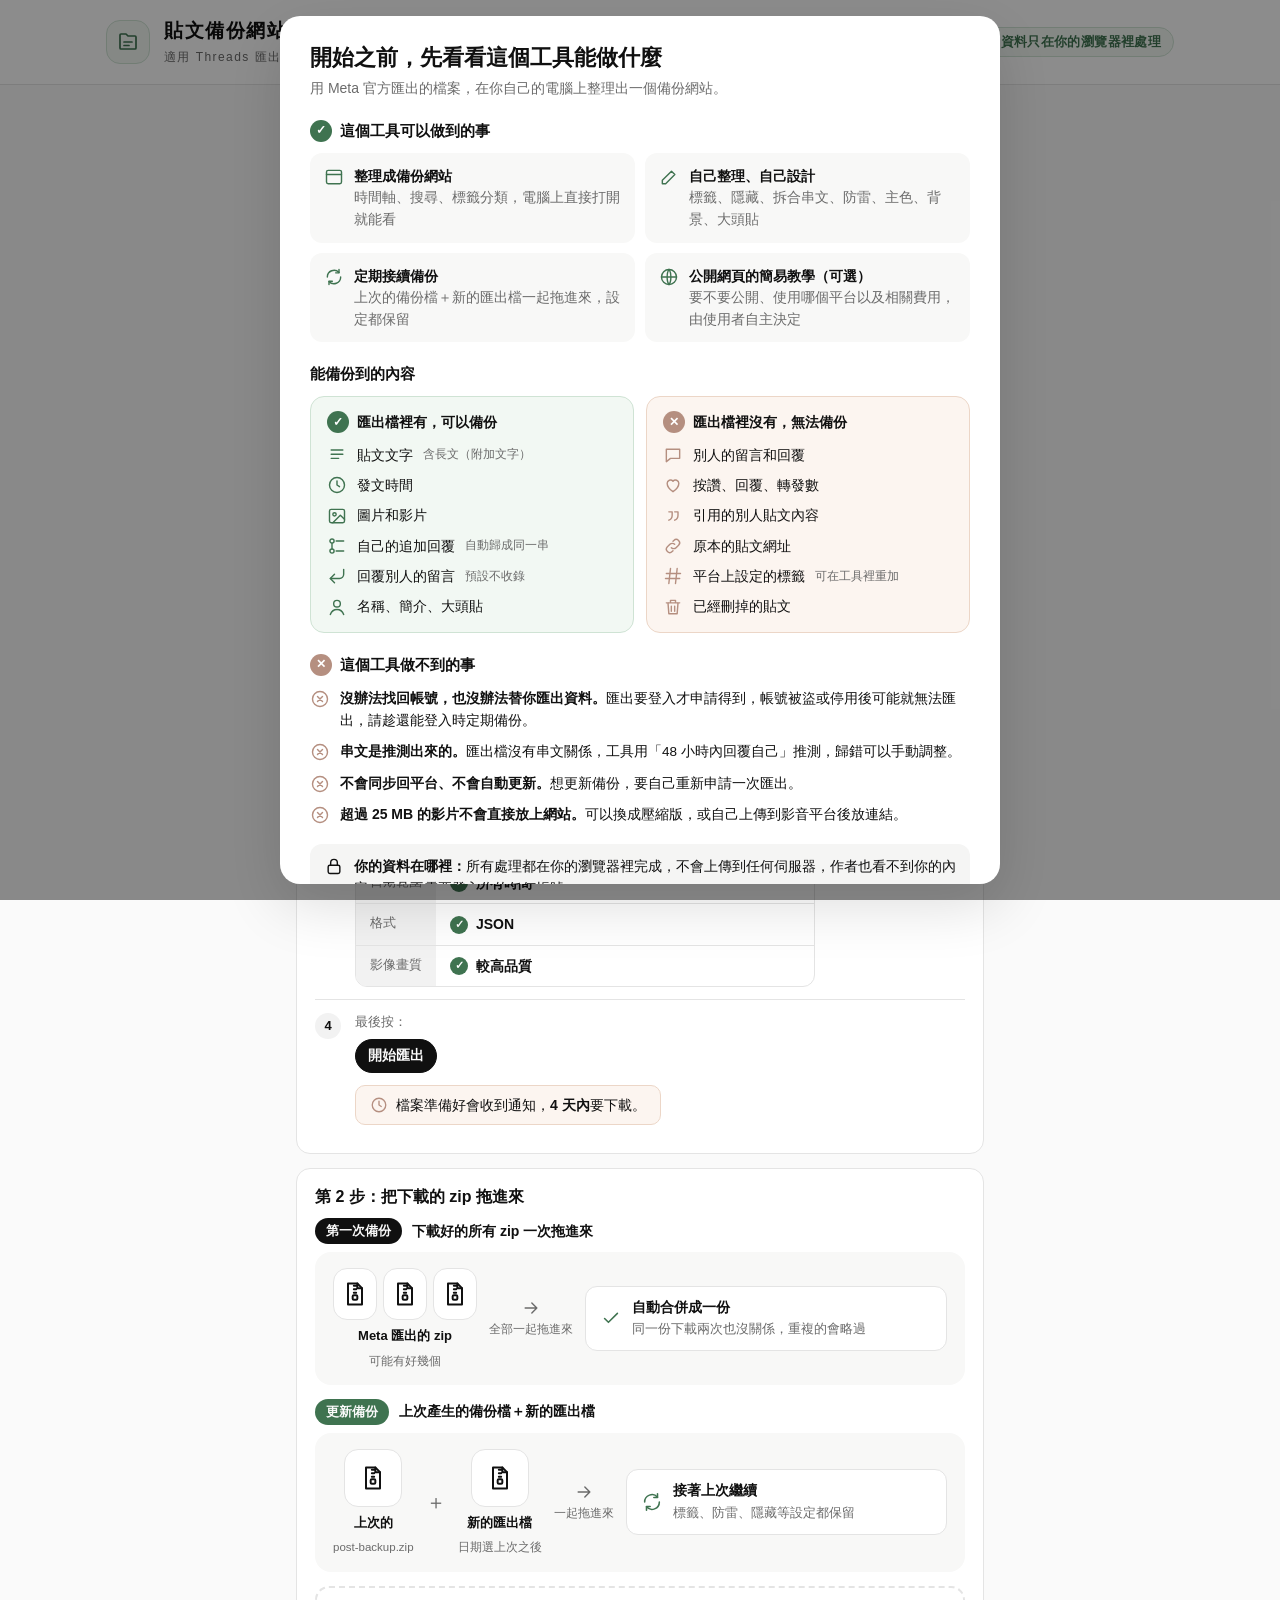
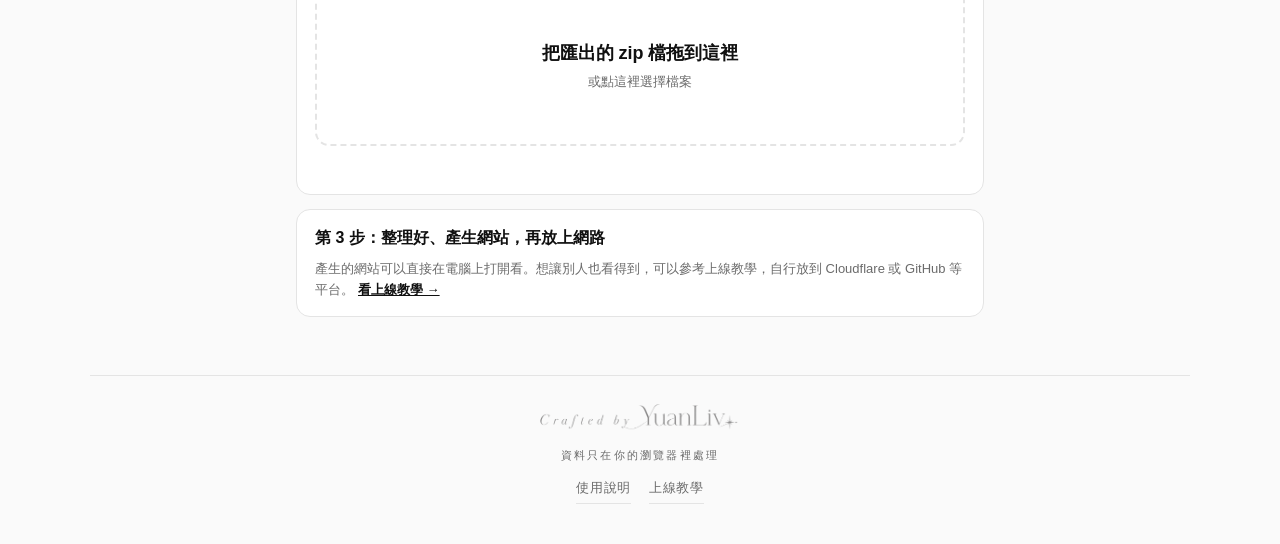
==== commit b643227d: "Add files via upload" ====
--- a/index.html
+++ b/index.html
@@ -5,7 +5,7 @@
 <meta name="viewport" content="width=device-width, initial-scale=1">
 <title>貼文備份網站產生器</title>
 <meta name="description" content="把 Meta 匯出的貼文資料，在自己的電腦上整理成一個可以瀏覽、搜尋的備份網站。資料不會上傳。適用 Threads 匯出檔。">
-<link rel="stylesheet" href="app.css?v=1793769510">
+<link rel="stylesheet" href="app.css?v=1793802155">
 </head>
 <body>
 <header class="mast">
@@ -432,7 +432,7 @@
   <div class="twocol">
     <div class="col ok"><h4><span class="badge-ok">✓</span>匯出檔裡有，可以備份</h4>
       <ul>
-        <li><svg class="i ico"><use href="#i-text"/></svg>貼文文字</li>
+        <li><svg class="i ico"><use href="#i-text"/></svg>貼文文字<small>含長文（附加文字）</small></li>
         <li><svg class="i ico"><use href="#i-clock"/></svg>發文時間</li>
         <li><svg class="i ico"><use href="#i-img"/></svg>圖片和影片</li>
         <li><svg class="i ico"><use href="#i-thread"/></svg>自己的追加回覆 <small>自動歸成同一串</small></li>
@@ -469,9 +469,9 @@
 </div>
 </div>
 
-<script src="lib/zip.js?v=1793769510"></script>
-<script src="lib/importer.js?v=1793769510"></script>
-<script src="lib/templates.js?v=1793769510"></script>
-<script src="app.js?v=1793769510"></script>
+<script src="lib/zip.js?v=1793802155"></script>
+<script src="lib/importer.js?v=1793802155"></script>
+<script src="lib/templates.js?v=1793802155"></script>
+<script src="app.js?v=1793802155"></script>
 </body>
 </html>
--- a/app.css
+++ b/app.css
@@ -491,3 +491,7 @@
 .guide .g-bigv{margin-top:34px}
 .guide .g-note{margin-top:30px}
 .guide .g-bigv{margin-top:10px;padding-top:6px}.guide .g-bigv summary{font-weight:600}
+
+.it-lt{margin:6px 0 2px;border:1px solid var(--line);border-radius:10px;padding:0 12px}
+.it-lt summary{cursor:pointer;padding:8px 0;font-size:13px;color:var(--muted)}
+.it-lt .it-text{margin:0 0 10px}
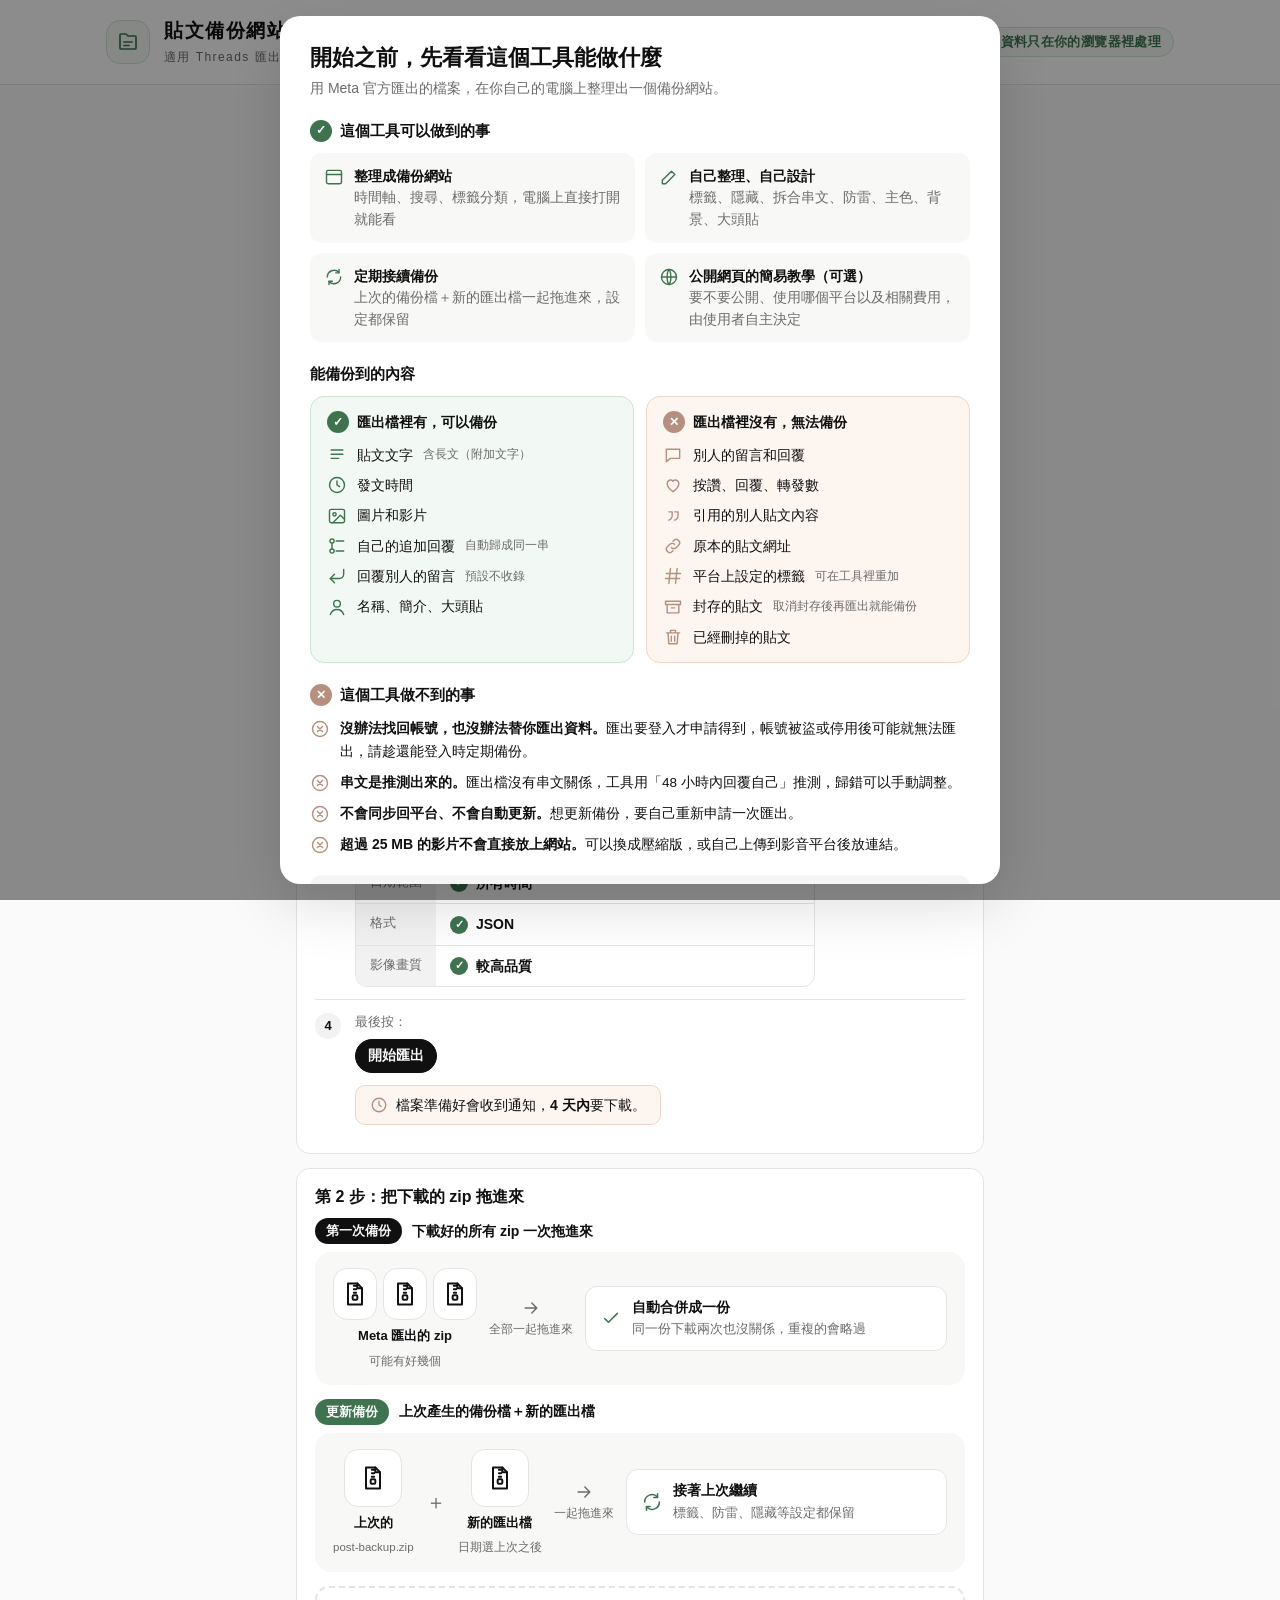
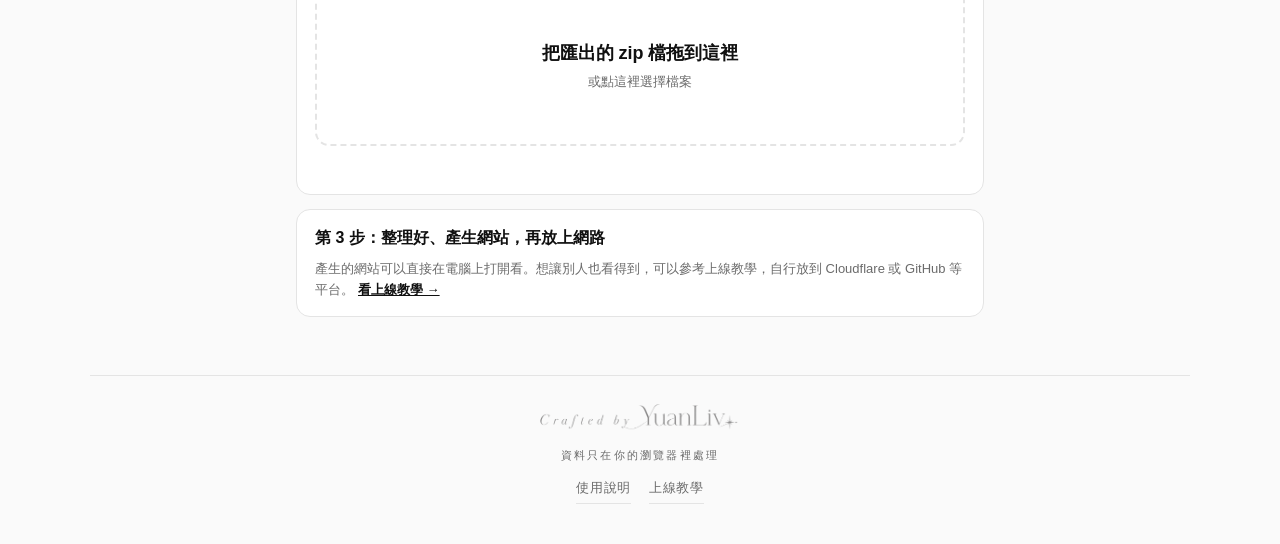
==== commit 66c7eb90: "Add files via upload" ====
--- a/index.html
+++ b/index.html
@@ -5,7 +5,7 @@
 <meta name="viewport" content="width=device-width, initial-scale=1">
 <title>貼文備份網站產生器</title>
 <meta name="description" content="把 Meta 匯出的貼文資料，在自己的電腦上整理成一個可以瀏覽、搜尋的備份網站。資料不會上傳。適用 Threads 匯出檔。">
-<link rel="stylesheet" href="app.css?v=1793802155">
+<link rel="stylesheet" href="app.css?v=1793815867">
 </head>
 <body>
 <header class="mast">
@@ -99,6 +99,7 @@
     <div id="summary" class="summary"></div>
     <span class="tb-r"><button type="button" class="btn" data-guide>上線教學</button><button type="button" id="generate" class="primary">產生網站</button></span>
   </div>
+  <div id="archived-note" class="archived-note" hidden></div>
   <div class="layout">
     <aside class="side">
       <section class="card">
@@ -400,6 +401,7 @@
  <symbol id="i-quote" viewBox="0 0 24 24"><path d="M7 7h4v4c0 3-1.5 5-4 6M14 7h4v4c0 3-1.5 5-4 6"/></symbol>
  <symbol id="i-link" viewBox="0 0 24 24"><path d="M10 14a4 4 0 0 0 5.7 0l3-3a4 4 0 0 0-5.7-5.7l-1 1"/><path d="M14 10a4 4 0 0 0-5.7 0l-3 3a4 4 0 0 0 5.7 5.7l1-1"/></symbol>
  <symbol id="i-hash" viewBox="0 0 24 24"><path d="M9 3L7 21M17 3l-2 18M4 9h17M3 15h17"/></symbol>
+ <symbol id="i-archive" viewBox="0 0 24 24"><path d="M3 5h18v4H3zM5 9v10h14V9M10 13h4"/></symbol>
  <symbol id="i-trash" viewBox="0 0 24 24"><path d="M4 7h16M10 11v6M14 11v6M6 7l1 13h10l1-13M9 7V4h6v3"/></symbol>
  <symbol id="i-site" viewBox="0 0 24 24"><rect x="3" y="4" width="18" height="16" rx="2"/><path d="M3 9h18"/></symbol>
  <symbol id="i-brush" viewBox="0 0 24 24"><path d="M4 20h4L19 9l-4-4L4 16z"/></symbol>
@@ -446,6 +448,7 @@
         <li><svg class="i ico"><use href="#i-quote"/></svg>引用的別人貼文內容</li>
         <li><svg class="i ico"><use href="#i-link"/></svg>原本的貼文網址</li>
         <li><svg class="i ico"><use href="#i-hash"/></svg>平台上設定的標籤 <small>可在工具裡重加</small></li>
+        <li><svg class="i ico"><use href="#i-archive"/></svg>封存的貼文<small>取消封存後再匯出就能備份</small></li>
         <li><svg class="i ico"><use href="#i-trash"/></svg>已經刪掉的貼文</li>
       </ul></div>
   </div>
@@ -469,9 +472,9 @@
 </div>
 </div>
 
-<script src="lib/zip.js?v=1793802155"></script>
-<script src="lib/importer.js?v=1793802155"></script>
-<script src="lib/templates.js?v=1793802155"></script>
-<script src="app.js?v=1793802155"></script>
+<script src="lib/zip.js?v=1793815867"></script>
+<script src="lib/importer.js?v=1793815867"></script>
+<script src="lib/templates.js?v=1793815867"></script>
+<script src="app.js?v=1793815867"></script>
 </body>
 </html>
--- a/app.css
+++ b/app.css
@@ -495,3 +495,7 @@
 .it-lt{margin:6px 0 2px;border:1px solid var(--line);border-radius:10px;padding:0 12px}
 .it-lt summary{cursor:pointer;padding:8px 0;font-size:13px;color:var(--muted)}
 .it-lt .it-text{margin:0 0 10px}
+
+.archived-note{display:flex;gap:10px;align-items:flex-start;margin:0 0 16px;padding:12px 14px;border-radius:12px;background:var(--priv-bg);border:1px solid var(--priv-line);font-size:13.5px;line-height:1.6}
+.archived-note svg{flex:none;margin-top:2px;color:var(--priv)}
+.archived-note p{margin:2px 0 0;color:var(--muted)}
